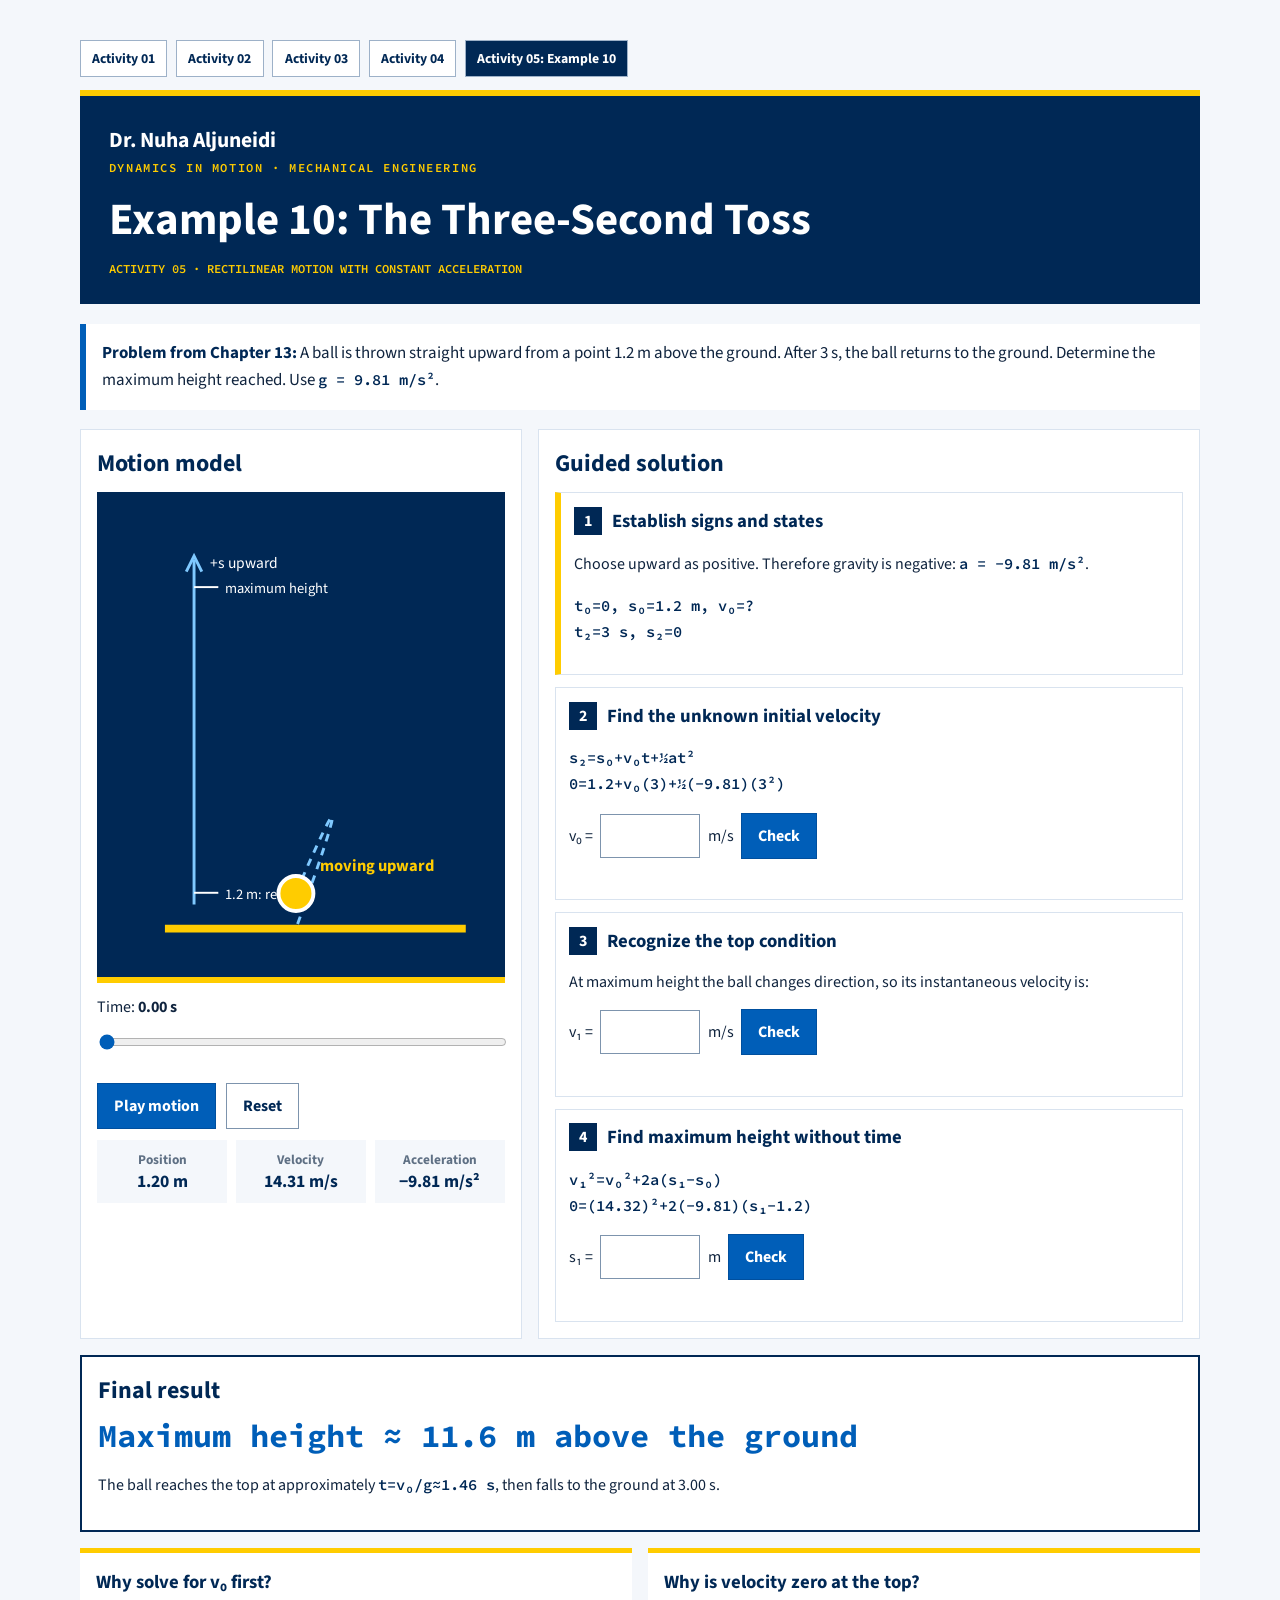
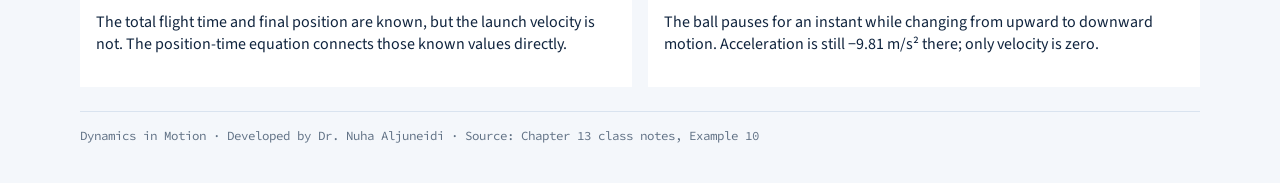
==== example-10-projectile.html @ 796af521 "Add Activities 04 and 05" ====
<!DOCTYPE html><html lang="en"><head><meta charset="UTF-8"><meta name="viewport" content="width=device-width,initial-scale=1"><title>Example 10: Vertical Motion | Dynamics in Motion</title><link href="https://fonts.googleapis.com/css2?family=Source+Code+Pro:wght@400;600&family=Source+Sans+3:wght@400;600;700&display=swap" rel="stylesheet"><style>
:root{--navy:#002855;--blue:#005eb8;--gold:#ffcc00;--ink:#10243e;--paper:#fff;--bg:#f4f7fb;--line:#d9e3ef;--muted:#5f7084;--green:#067647;--red:#b42318}*{box-sizing:border-box}html,body{margin:0}body{font-family:"Source Sans 3",system-ui,sans-serif;color:var(--ink);background:var(--bg);padding:clamp(1rem,3.5vw,2.5rem)}.wrap{max-width:1120px;margin:auto}.nav{display:flex;gap:.55rem;flex-wrap:wrap;margin-bottom:.8rem}.nav a{font-weight:700;font-size:.86rem;text-decoration:none;color:var(--navy);background:#fff;border:1px solid #9db1c8;padding:.48rem .7rem}.nav a[aria-current]{background:var(--navy);color:#fff}.banner{background:var(--navy);color:#fff;border-top:6px solid var(--gold);padding:clamp(1.25rem,2.5vw,1.8rem)}.banner p{margin:0}.instructor{font-size:1.35rem;font-weight:700}.course{font:600 .76rem "Source Code Pro";letter-spacing:.13em;color:var(--gold);text-transform:uppercase;padding:.25rem 0 .8rem}h1{font-size:clamp(1.9rem,4vw,2.8rem);margin:0}.id{font:600 .76rem "Source Code Pro";color:var(--gold);padding-top:.55rem}.problem{background:#fff;border-left:6px solid var(--blue);padding:1rem;margin:1.2rem 0;font-size:1.06rem;line-height:1.6}.problem strong{color:var(--navy)}.lab{display:grid;grid-template-columns:minmax(330px,.8fr) minmax(0,1.2fr);gap:1rem}.panel{background:#fff;border:1px solid var(--line);padding:1rem}.panel h2{color:var(--navy);margin:0 0 .7rem}.stage{background:var(--navy);border-bottom:6px solid var(--gold)}svg{width:100%;height:auto;display:block}.controls{display:flex;gap:.6rem;flex-wrap:wrap;margin-top:.8rem}.controls button,.check{min-height:46px;padding:.6rem 1rem;border:1px solid #004f9e;background:var(--blue);color:#fff;font:700 1rem "Source Sans 3";cursor:pointer}.controls .ghost{background:#fff;color:var(--navy);border-color:#7d94ad}.time-row{margin-top:.8rem}input[type=range]{width:100%;min-height:44px;accent-color:var(--blue)}.readouts{display:grid;grid-template-columns:repeat(3,1fr);gap:.55rem;margin-top:.7rem}.metric{background:#f4f7fb;padding:.6rem;text-align:center}.metric small{display:block;color:var(--muted);font-weight:700}.metric b{font-size:1.1rem;color:var(--navy)}.steps{display:grid;gap:.75rem}.step{border:1px solid var(--line);padding:.85rem}.step.active{border-left:6px solid var(--gold)}.step-head{display:flex;gap:.6rem;align-items:center}.num{display:inline-grid;place-items:center;width:28px;height:28px;background:var(--navy);color:#fff;font-weight:700}.step h3{margin:0;color:var(--navy)}.math{font:600 .96rem "Source Code Pro";color:var(--navy);line-height:1.7}.answer{display:flex;align-items:center;gap:.45rem;flex-wrap:wrap}.answer input{width:100px;min-height:44px;padding:.5rem;border:1px solid #7d94ad;font:600 1rem "Source Code Pro"}.feedback{min-height:1.25em;margin:.45rem 0 0;font-weight:700}.ok{color:var(--green)}.no{color:var(--red)}.reveal{margin-top:1rem;background:#fff;border:2px solid var(--navy);padding:1rem}.reveal h2{margin:0 0 .5rem;color:var(--navy)}.final{font:700 clamp(1.4rem,3vw,2rem) "Source Code Pro";color:var(--blue)}.concept{display:grid;grid-template-columns:1fr 1fr;gap:1rem;margin-top:1rem}.note{background:#fff;border-top:5px solid var(--gold);padding:1rem}.note h3{margin:0;color:var(--navy)}button:focus-visible,a:focus-visible,input:focus-visible{outline:3px dashed var(--blue);outline-offset:3px}footer{margin-top:1.5rem;border-top:1px solid var(--line);padding-top:1rem;color:var(--muted);font:400 .78rem "Source Code Pro"}@media(max-width:800px){.lab,.concept{grid-template-columns:1fr}}@media(max-width:560px){.nav{flex-direction:column}.readouts{grid-template-columns:1fr}.answer input{width:90px}}@media(prefers-reduced-motion:reduce){#ball{transition:none!important}}</style></head><body><main class="wrap">
<nav class="nav" aria-label="Dynamics activities"><a href="index.html">Activity 01</a><a href="motion-graph-translator.html">Activity 02</a><a href="motion-vector-lab.html">Activity 03</a><a href="velocity-axis-lab.html">Activity 04</a><a href="example-10-projectile.html" aria-current="page">Activity 05: Example 10</a></nav><header class="banner"><p class="instructor">Dr. Nuha Aljuneidi</p><p class="course">Dynamics in Motion · Mechanical Engineering</p><h1>Example 10: The Three-Second Toss</h1><p class="id">ACTIVITY 05 · RECTILINEAR MOTION WITH CONSTANT ACCELERATION</p></header>
<section class="problem"><strong>Problem from Chapter 13:</strong> A ball is thrown straight upward from a point 1.2 m above the ground. After 3 s, the ball returns to the ground. Determine the maximum height reached. Use <span class="math">g = 9.81 m/s²</span>.</section>
<section class="lab"><div class="panel"><h2>Motion model</h2><div class="stage"><svg viewBox="0 0 420 500" role="img" aria-label="Ball moving vertically from 1.2 metres above the ground to its maximum height and back to the ground"><rect width="420" height="500" fill="#002855"/><line x1="70" y1="450" x2="380" y2="450" stroke="#ffcc00" stroke-width="8"/><line x1="100" y1="425" x2="100" y2="70" stroke="#7fc9ff" stroke-width="3"/><path d="M92 82 L100 66 L108 82" fill="none" stroke="#7fc9ff" stroke-width="3"/><text x="116" y="78" fill="#fff" font-size="16">+s upward</text><line x1="100" y1="413" x2="125" y2="413" stroke="#fff" stroke-width="2"/><text x="132" y="419" fill="#fff" font-size="15">1.2 m: release</text><line x1="100" y1="98" x2="125" y2="98" stroke="#fff" stroke-width="2"/><text x="132" y="104" fill="#fff" font-size="15">maximum height</text><path id="trail" d="M205 413 Q280 240 205 450" fill="none" stroke="#7fc9ff" stroke-width="3" stroke-dasharray="8 7"/><g id="ball"><circle cx="205" cy="413" r="18" fill="#ffcc00" stroke="#fff" stroke-width="4"/></g><text id="motionLabel" x="230" y="390" fill="#ffcc00" font-size="17" font-weight="700">release</text></svg></div><div class="time-row"><label for="time">Time: <strong id="timeValue">0.00 s</strong></label><input id="time" type="range" min="0" max="3" step="0.01" value="0"></div><div class="controls"><button id="play">Play motion</button><button class="ghost" id="reset">Reset</button></div><div class="readouts"><div class="metric"><small>Position</small><b id="sValue">1.20 m</b></div><div class="metric"><small>Velocity</small><b id="vValue">14.32 m/s</b></div><div class="metric"><small>Acceleration</small><b>−9.81 m/s²</b></div></div></div>
<div class="panel"><h2>Guided solution</h2><div class="steps"><article class="step active"><div class="step-head"><span class="num">1</span><h3>Establish signs and states</h3></div><p>Choose upward as positive. Therefore gravity is negative: <span class="math">a = −9.81 m/s²</span>.</p><p class="math">t₀=0, s₀=1.2 m, v₀=?<br>t₂=3 s, s₂=0</p></article><article class="step"><div class="step-head"><span class="num">2</span><h3>Find the unknown initial velocity</h3></div><p class="math">s₂=s₀+v₀t+½at²<br>0=1.2+v₀(3)+½(−9.81)(3²)</p><div class="answer"><label for="v0Answer">v₀ =</label><input id="v0Answer" type="number" step="0.01"><span>m/s</span><button class="check" data-key="v0">Check</button></div><p id="v0Feedback" class="feedback" aria-live="polite"></p></article><article class="step"><div class="step-head"><span class="num">3</span><h3>Recognize the top condition</h3></div><p>At maximum height the ball changes direction, so its instantaneous velocity is:</p><div class="answer"><label for="topAnswer">v₁ =</label><input id="topAnswer" type="number" step="0.1"><span>m/s</span><button class="check" data-key="top">Check</button></div><p id="topFeedback" class="feedback" aria-live="polite"></p></article><article class="step"><div class="step-head"><span class="num">4</span><h3>Find maximum height without time</h3></div><p class="math">v₁²=v₀²+2a(s₁−s₀)<br>0=(14.32)²+2(−9.81)(s₁−1.2)</p><div class="answer"><label for="heightAnswer">s₁ =</label><input id="heightAnswer" type="number" step="0.1"><span>m</span><button class="check" data-key="height">Check</button></div><p id="heightFeedback" class="feedback" aria-live="polite"></p></article></div></div></section>
<section class="reveal"><h2>Final result</h2><div class="final">Maximum height ≈ 11.6 m above the ground</div><p>The ball reaches the top at approximately <span class="math">t=v₀/g≈1.46 s</span>, then falls to the ground at 3.00 s.</p></section><section class="concept"><article class="note"><h3>Why solve for v₀ first?</h3><p>The total flight time and final position are known, but the launch velocity is not. The position-time equation connects those known values directly.</p></article><article class="note"><h3>Why is velocity zero at the top?</h3><p>The ball pauses for an instant while changing from upward to downward motion. Acceleration is still −9.81 m/s² there; only velocity is zero.</p></article></section><footer>Dynamics in Motion · Developed by Dr. Nuha Aljuneidi · Source: Chapter 13 class notes, Example 10</footer></main>
<script>(function(){var v0=(.5*9.81*9-1.2)/3,slider=document.getElementById('time'),timer=null;function state(){var t=Number(slider.value),s=1.2+v0*t-4.905*t*t,v=v0-9.81*t,maxS=1.2+v0*v0/(2*9.81),y=450-(Math.max(0,s)/maxS)*352;document.getElementById('ball').setAttribute('transform','translate(0 '+(y-413)+')');document.getElementById('timeValue').textContent=t.toFixed(2)+' s';document.getElementById('sValue').textContent=Math.max(0,s).toFixed(2)+' m';document.getElementById('vValue').textContent=v.toFixed(2)+' m/s';document.getElementById('motionLabel').setAttribute('y',Math.max(85,y-23));document.getElementById('motionLabel').textContent=Math.abs(v)<.08?'top: v = 0':v>0?'moving upward':'moving downward'}slider.addEventListener('input',state);document.getElementById('play').addEventListener('click',function(){if(timer){clearInterval(timer);timer=null;this.textContent='Play motion';return}var b=this;if(Number(slider.value)>=3)slider.value=0;b.textContent='Pause';timer=setInterval(function(){slider.value=Math.min(3,Number(slider.value)+.02);state();if(Number(slider.value)>=3){clearInterval(timer);timer=null;b.textContent='Play again'}},20)});document.getElementById('reset').addEventListener('click',function(){if(timer)clearInterval(timer);timer=null;slider.value=0;document.getElementById('play').textContent='Play motion';state()});var answers={v0:14.32,top:0,height:11.65};document.querySelectorAll('.check').forEach(function(b){b.addEventListener('click',function(){var k=b.dataset.key,input=document.getElementById(k+'Answer'),f=document.getElementById(k+'Feedback'),tol=k==='v0'?.08:k==='height'?.12:.01,good=input.value!==''&&Math.abs(Number(input.value)-answers[k])<=tol;f.className='feedback '+(good?'ok':'no');f.textContent=good?(k==='top'?'Correct. Velocity is zero, but acceleration is not.':'Correct.'):('Try again. '+(k==='v0'?'Solve the position equation for v₀.':k==='top'?'Think about the instant the direction changes.':'Use v₁ = 0 and keep s₀ = 1.2 m.'))})});state()})();</script></body></html>
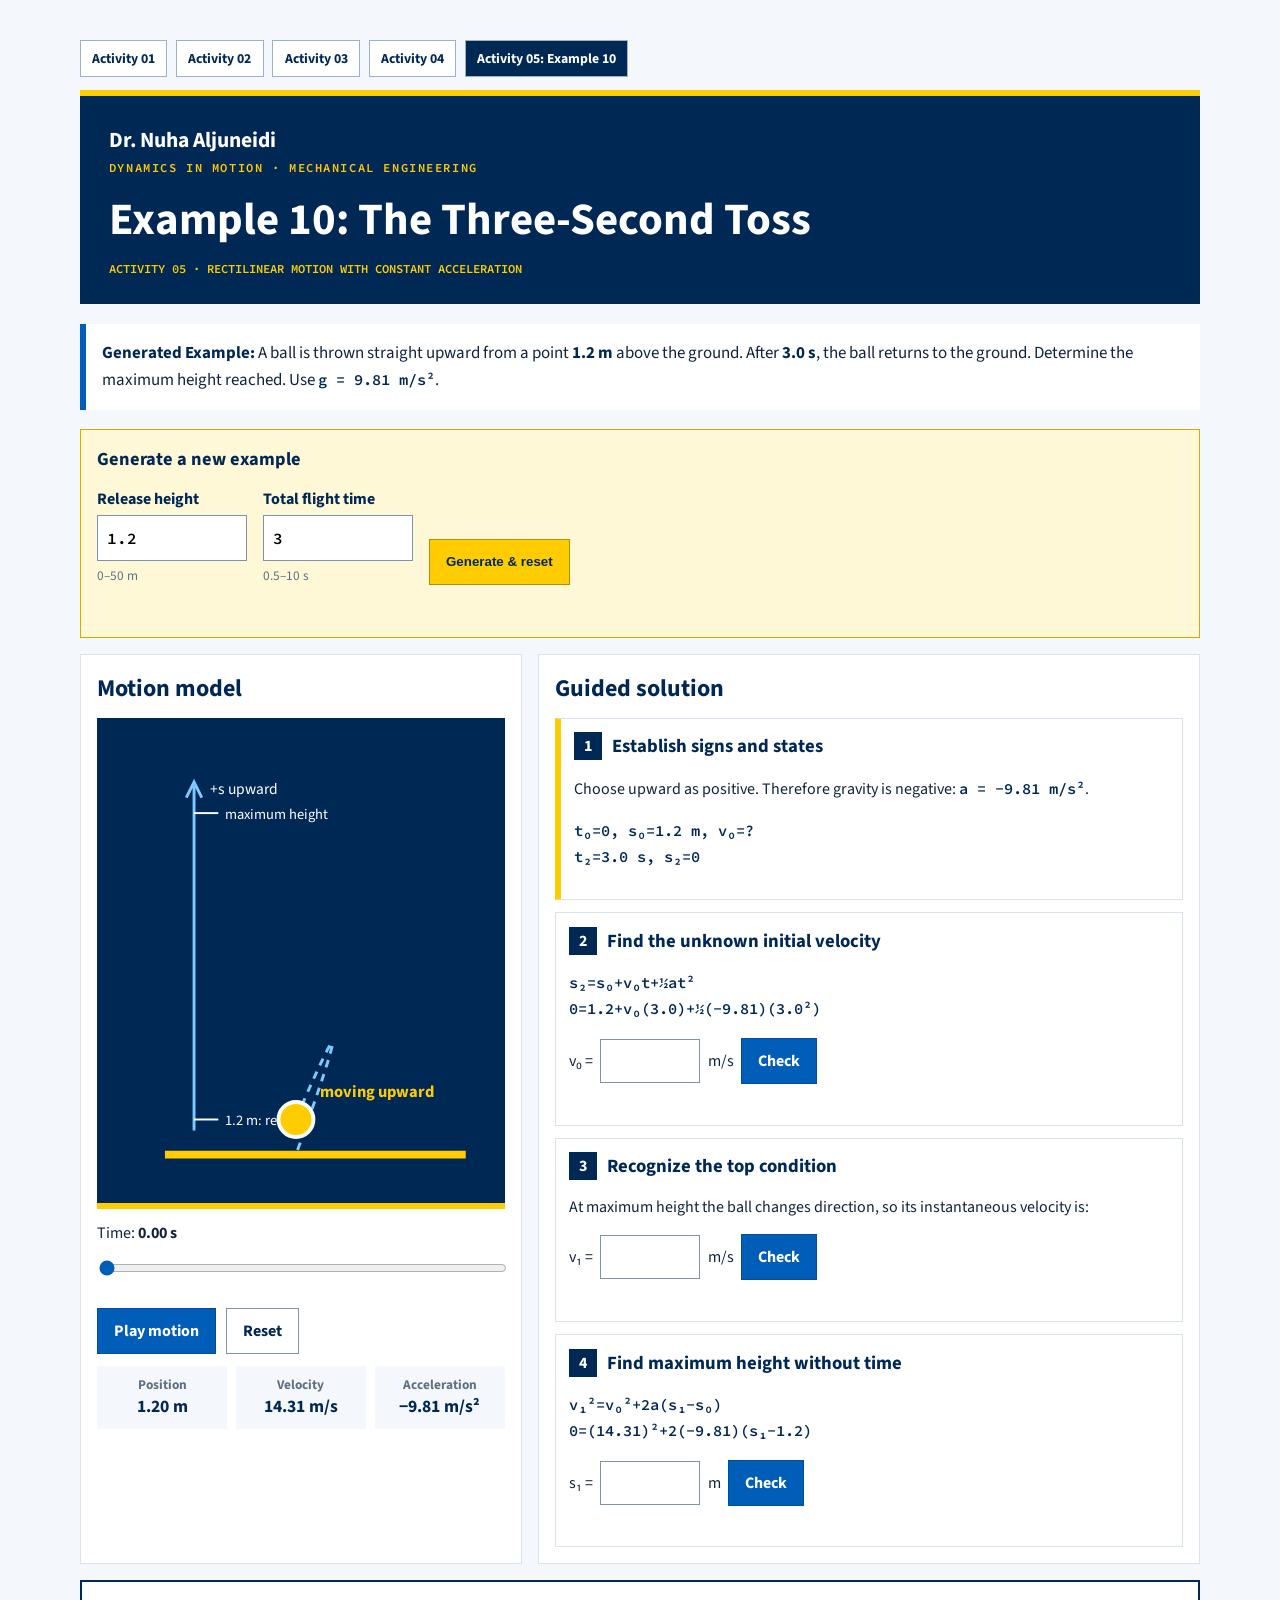
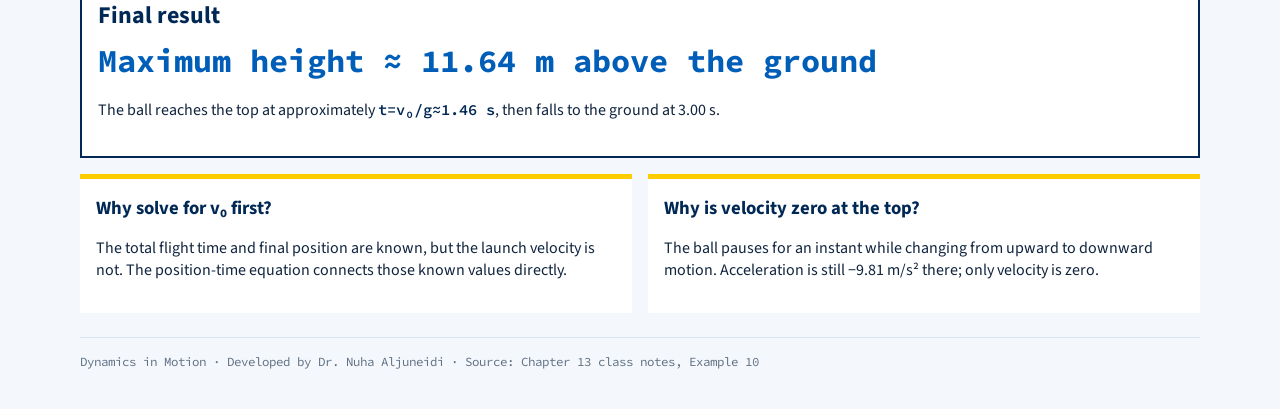
==== commit f706eb07: "Make Activity 05 examples configurable" ====
--- a/example-10-projectile.html
+++ b/example-10-projectile.html
@@ -1,9 +1,13 @@
 <!DOCTYPE html><html lang="en"><head><meta charset="UTF-8"><meta name="viewport" content="width=device-width,initial-scale=1"><title>Example 10: Vertical Motion | Dynamics in Motion</title><link href="https://fonts.googleapis.com/css2?family=Source+Code+Pro:wght@400;600&family=Source+Sans+3:wght@400;600;700&display=swap" rel="stylesheet"><style>
-:root{--navy:#002855;--blue:#005eb8;--gold:#ffcc00;--ink:#10243e;--paper:#fff;--bg:#f4f7fb;--line:#d9e3ef;--muted:#5f7084;--green:#067647;--red:#b42318}*{box-sizing:border-box}html,body{margin:0}body{font-family:"Source Sans 3",system-ui,sans-serif;color:var(--ink);background:var(--bg);padding:clamp(1rem,3.5vw,2.5rem)}.wrap{max-width:1120px;margin:auto}.nav{display:flex;gap:.55rem;flex-wrap:wrap;margin-bottom:.8rem}.nav a{font-weight:700;font-size:.86rem;text-decoration:none;color:var(--navy);background:#fff;border:1px solid #9db1c8;padding:.48rem .7rem}.nav a[aria-current]{background:var(--navy);color:#fff}.banner{background:var(--navy);color:#fff;border-top:6px solid var(--gold);padding:clamp(1.25rem,2.5vw,1.8rem)}.banner p{margin:0}.instructor{font-size:1.35rem;font-weight:700}.course{font:600 .76rem "Source Code Pro";letter-spacing:.13em;color:var(--gold);text-transform:uppercase;padding:.25rem 0 .8rem}h1{font-size:clamp(1.9rem,4vw,2.8rem);margin:0}.id{font:600 .76rem "Source Code Pro";color:var(--gold);padding-top:.55rem}.problem{background:#fff;border-left:6px solid var(--blue);padding:1rem;margin:1.2rem 0;font-size:1.06rem;line-height:1.6}.problem strong{color:var(--navy)}.lab{display:grid;grid-template-columns:minmax(330px,.8fr) minmax(0,1.2fr);gap:1rem}.panel{background:#fff;border:1px solid var(--line);padding:1rem}.panel h2{color:var(--navy);margin:0 0 .7rem}.stage{background:var(--navy);border-bottom:6px solid var(--gold)}svg{width:100%;height:auto;display:block}.controls{display:flex;gap:.6rem;flex-wrap:wrap;margin-top:.8rem}.controls button,.check{min-height:46px;padding:.6rem 1rem;border:1px solid #004f9e;background:var(--blue);color:#fff;font:700 1rem "Source Sans 3";cursor:pointer}.controls .ghost{background:#fff;color:var(--navy);border-color:#7d94ad}.time-row{margin-top:.8rem}input[type=range]{width:100%;min-height:44px;accent-color:var(--blue)}.readouts{display:grid;grid-template-columns:repeat(3,1fr);gap:.55rem;margin-top:.7rem}.metric{background:#f4f7fb;padding:.6rem;text-align:center}.metric small{display:block;color:var(--muted);font-weight:700}.metric b{font-size:1.1rem;color:var(--navy)}.steps{display:grid;gap:.75rem}.step{border:1px solid var(--line);padding:.85rem}.step.active{border-left:6px solid var(--gold)}.step-head{display:flex;gap:.6rem;align-items:center}.num{display:inline-grid;place-items:center;width:28px;height:28px;background:var(--navy);color:#fff;font-weight:700}.step h3{margin:0;color:var(--navy)}.math{font:600 .96rem "Source Code Pro";color:var(--navy);line-height:1.7}.answer{display:flex;align-items:center;gap:.45rem;flex-wrap:wrap}.answer input{width:100px;min-height:44px;padding:.5rem;border:1px solid #7d94ad;font:600 1rem "Source Code Pro"}.feedback{min-height:1.25em;margin:.45rem 0 0;font-weight:700}.ok{color:var(--green)}.no{color:var(--red)}.reveal{margin-top:1rem;background:#fff;border:2px solid var(--navy);padding:1rem}.reveal h2{margin:0 0 .5rem;color:var(--navy)}.final{font:700 clamp(1.4rem,3vw,2rem) "Source Code Pro";color:var(--blue)}.concept{display:grid;grid-template-columns:1fr 1fr;gap:1rem;margin-top:1rem}.note{background:#fff;border-top:5px solid var(--gold);padding:1rem}.note h3{margin:0;color:var(--navy)}button:focus-visible,a:focus-visible,input:focus-visible{outline:3px dashed var(--blue);outline-offset:3px}footer{margin-top:1.5rem;border-top:1px solid var(--line);padding-top:1rem;color:var(--muted);font:400 .78rem "Source Code Pro"}@media(max-width:800px){.lab,.concept{grid-template-columns:1fr}}@media(max-width:560px){.nav{flex-direction:column}.readouts{grid-template-columns:1fr}.answer input{width:90px}}@media(prefers-reduced-motion:reduce){#ball{transition:none!important}}</style></head><body><main class="wrap">
+:root{--navy:#002855;--blue:#005eb8;--gold:#ffcc00;--ink:#10243e;--paper:#fff;--bg:#f4f7fb;--line:#d9e3ef;--muted:#5f7084;--green:#067647;--red:#b42318}*{box-sizing:border-box}html,body{margin:0}body{font-family:"Source Sans 3",system-ui,sans-serif;color:var(--ink);background:var(--bg);padding:clamp(1rem,3.5vw,2.5rem)}.wrap{max-width:1120px;margin:auto}.nav{display:flex;gap:.55rem;flex-wrap:wrap;margin-bottom:.8rem}.nav a{font-weight:700;font-size:.86rem;text-decoration:none;color:var(--navy);background:#fff;border:1px solid #9db1c8;padding:.48rem .7rem}.nav a[aria-current]{background:var(--navy);color:#fff}.banner{background:var(--navy);color:#fff;border-top:6px solid var(--gold);padding:clamp(1.25rem,2.5vw,1.8rem)}.banner p{margin:0}.instructor{font-size:1.35rem;font-weight:700}.course{font:600 .76rem "Source Code Pro";letter-spacing:.13em;color:var(--gold);text-transform:uppercase;padding:.25rem 0 .8rem}h1{font-size:clamp(1.9rem,4vw,2.8rem);margin:0}.id{font:600 .76rem "Source Code Pro";color:var(--gold);padding-top:.55rem}.problem{background:#fff;border-left:6px solid var(--blue);padding:1rem;margin:1.2rem 0;font-size:1.06rem;line-height:1.6}.problem strong{color:var(--navy)}.generator{display:flex;gap:1rem;align-items:end;flex-wrap:wrap;background:#fff8d6;border:1px solid #d4a900;padding:1rem;margin-bottom:1rem}.generator h2{flex-basis:100%;margin:0;color:var(--navy);font-size:1.15rem}.field{display:flex;flex-direction:column;gap:.3rem}.field label{font-weight:700;color:var(--navy)}.field input{width:150px;min-height:46px;border:1px solid #7d94ad;padding:.55rem;font:600 1rem "Source Code Pro"}.field small{color:var(--muted)}.generate{min-height:46px;padding:.6rem 1rem;background:var(--gold);border:1px solid #b58f00;color:var(--navy);font-weight:700;cursor:pointer}.generator-status{flex-basis:100%;margin:0;min-height:1.3em;font-weight:700}.lab{display:grid;grid-template-columns:minmax(330px,.8fr) minmax(0,1.2fr);gap:1rem}.panel{background:#fff;border:1px solid var(--line);padding:1rem}.panel h2{color:var(--navy);margin:0 0 .7rem}.stage{background:var(--navy);border-bottom:6px solid var(--gold)}svg{width:100%;height:auto;display:block}.controls{display:flex;gap:.6rem;flex-wrap:wrap;margin-top:.8rem}.controls button,.check{min-height:46px;padding:.6rem 1rem;border:1px solid #004f9e;background:var(--blue);color:#fff;font:700 1rem "Source Sans 3";cursor:pointer}.controls .ghost{background:#fff;color:var(--navy);border-color:#7d94ad}.time-row{margin-top:.8rem}input[type=range]{width:100%;min-height:44px;accent-color:var(--blue)}.readouts{display:grid;grid-template-columns:repeat(3,1fr);gap:.55rem;margin-top:.7rem}.metric{background:#f4f7fb;padding:.6rem;text-align:center}.metric small{display:block;color:var(--muted);font-weight:700}.metric b{font-size:1.1rem;color:var(--navy)}.steps{display:grid;gap:.75rem}.step{border:1px solid var(--line);padding:.85rem}.step.active{border-left:6px solid var(--gold)}.step-head{display:flex;gap:.6rem;align-items:center}.num{display:inline-grid;place-items:center;width:28px;height:28px;background:var(--navy);color:#fff;font-weight:700}.step h3{margin:0;color:var(--navy)}.math{font:600 .96rem "Source Code Pro";color:var(--navy);line-height:1.7}.answer{display:flex;align-items:center;gap:.45rem;flex-wrap:wrap}.answer input{width:100px;min-height:44px;padding:.5rem;border:1px solid #7d94ad;font:600 1rem "Source Code Pro"}.feedback{min-height:1.25em;margin:.45rem 0 0;font-weight:700}.ok{color:var(--green)}.no{color:var(--red)}.reveal{margin-top:1rem;background:#fff;border:2px solid var(--navy);padding:1rem}.reveal h2{margin:0 0 .5rem;color:var(--navy)}.final{font:700 clamp(1.4rem,3vw,2rem) "Source Code Pro";color:var(--blue)}.concept{display:grid;grid-template-columns:1fr 1fr;gap:1rem;margin-top:1rem}.note{background:#fff;border-top:5px solid var(--gold);padding:1rem}.note h3{margin:0;color:var(--navy)}button:focus-visible,a:focus-visible,input:focus-visible{outline:3px dashed var(--blue);outline-offset:3px}footer{margin-top:1.5rem;border-top:1px solid var(--line);padding-top:1rem;color:var(--muted);font:400 .78rem "Source Code Pro"}@media(max-width:800px){.lab,.concept{grid-template-columns:1fr}}@media(max-width:560px){.nav{flex-direction:column}.readouts{grid-template-columns:1fr}.answer input{width:90px}}@media(prefers-reduced-motion:reduce){#ball{transition:none!important}}</style></head><body><main class="wrap">
 <nav class="nav" aria-label="Dynamics activities"><a href="index.html">Activity 01</a><a href="motion-graph-translator.html">Activity 02</a><a href="motion-vector-lab.html">Activity 03</a><a href="velocity-axis-lab.html">Activity 04</a><a href="example-10-projectile.html" aria-current="page">Activity 05: Example 10</a></nav><header class="banner"><p class="instructor">Dr. Nuha Aljuneidi</p><p class="course">Dynamics in Motion · Mechanical Engineering</p><h1>Example 10: The Three-Second Toss</h1><p class="id">ACTIVITY 05 · RECTILINEAR MOTION WITH CONSTANT ACCELERATION</p></header>
-<section class="problem"><strong>Problem from Chapter 13:</strong> A ball is thrown straight upward from a point 1.2 m above the ground. After 3 s, the ball returns to the ground. Determine the maximum height reached. Use <span class="math">g = 9.81 m/s²</span>.</section>
-<section class="lab"><div class="panel"><h2>Motion model</h2><div class="stage"><svg viewBox="0 0 420 500" role="img" aria-label="Ball moving vertically from 1.2 metres above the ground to its maximum height and back to the ground"><rect width="420" height="500" fill="#002855"/><line x1="70" y1="450" x2="380" y2="450" stroke="#ffcc00" stroke-width="8"/><line x1="100" y1="425" x2="100" y2="70" stroke="#7fc9ff" stroke-width="3"/><path d="M92 82 L100 66 L108 82" fill="none" stroke="#7fc9ff" stroke-width="3"/><text x="116" y="78" fill="#fff" font-size="16">+s upward</text><line x1="100" y1="413" x2="125" y2="413" stroke="#fff" stroke-width="2"/><text x="132" y="419" fill="#fff" font-size="15">1.2 m: release</text><line x1="100" y1="98" x2="125" y2="98" stroke="#fff" stroke-width="2"/><text x="132" y="104" fill="#fff" font-size="15">maximum height</text><path id="trail" d="M205 413 Q280 240 205 450" fill="none" stroke="#7fc9ff" stroke-width="3" stroke-dasharray="8 7"/><g id="ball"><circle cx="205" cy="413" r="18" fill="#ffcc00" stroke="#fff" stroke-width="4"/></g><text id="motionLabel" x="230" y="390" fill="#ffcc00" font-size="17" font-weight="700">release</text></svg></div><div class="time-row"><label for="time">Time: <strong id="timeValue">0.00 s</strong></label><input id="time" type="range" min="0" max="3" step="0.01" value="0"></div><div class="controls"><button id="play">Play motion</button><button class="ghost" id="reset">Reset</button></div><div class="readouts"><div class="metric"><small>Position</small><b id="sValue">1.20 m</b></div><div class="metric"><small>Velocity</small><b id="vValue">14.32 m/s</b></div><div class="metric"><small>Acceleration</small><b>−9.81 m/s²</b></div></div></div>
-<div class="panel"><h2>Guided solution</h2><div class="steps"><article class="step active"><div class="step-head"><span class="num">1</span><h3>Establish signs and states</h3></div><p>Choose upward as positive. Therefore gravity is negative: <span class="math">a = −9.81 m/s²</span>.</p><p class="math">t₀=0, s₀=1.2 m, v₀=?<br>t₂=3 s, s₂=0</p></article><article class="step"><div class="step-head"><span class="num">2</span><h3>Find the unknown initial velocity</h3></div><p class="math">s₂=s₀+v₀t+½at²<br>0=1.2+v₀(3)+½(−9.81)(3²)</p><div class="answer"><label for="v0Answer">v₀ =</label><input id="v0Answer" type="number" step="0.01"><span>m/s</span><button class="check" data-key="v0">Check</button></div><p id="v0Feedback" class="feedback" aria-live="polite"></p></article><article class="step"><div class="step-head"><span class="num">3</span><h3>Recognize the top condition</h3></div><p>At maximum height the ball changes direction, so its instantaneous velocity is:</p><div class="answer"><label for="topAnswer">v₁ =</label><input id="topAnswer" type="number" step="0.1"><span>m/s</span><button class="check" data-key="top">Check</button></div><p id="topFeedback" class="feedback" aria-live="polite"></p></article><article class="step"><div class="step-head"><span class="num">4</span><h3>Find maximum height without time</h3></div><p class="math">v₁²=v₀²+2a(s₁−s₀)<br>0=(14.32)²+2(−9.81)(s₁−1.2)</p><div class="answer"><label for="heightAnswer">s₁ =</label><input id="heightAnswer" type="number" step="0.1"><span>m</span><button class="check" data-key="height">Check</button></div><p id="heightFeedback" class="feedback" aria-live="polite"></p></article></div></div></section>
-<section class="reveal"><h2>Final result</h2><div class="final">Maximum height ≈ 11.6 m above the ground</div><p>The ball reaches the top at approximately <span class="math">t=v₀/g≈1.46 s</span>, then falls to the ground at 3.00 s.</p></section><section class="concept"><article class="note"><h3>Why solve for v₀ first?</h3><p>The total flight time and final position are known, but the launch velocity is not. The position-time equation connects those known values directly.</p></article><article class="note"><h3>Why is velocity zero at the top?</h3><p>The ball pauses for an instant while changing from upward to downward motion. Acceleration is still −9.81 m/s² there; only velocity is zero.</p></article></section><footer>Dynamics in Motion · Developed by Dr. Nuha Aljuneidi · Source: Chapter 13 class notes, Example 10</footer></main>
-<script>(function(){var v0=(.5*9.81*9-1.2)/3,slider=document.getElementById('time'),timer=null;function state(){var t=Number(slider.value),s=1.2+v0*t-4.905*t*t,v=v0-9.81*t,maxS=1.2+v0*v0/(2*9.81),y=450-(Math.max(0,s)/maxS)*352;document.getElementById('ball').setAttribute('transform','translate(0 '+(y-413)+')');document.getElementById('timeValue').textContent=t.toFixed(2)+' s';document.getElementById('sValue').textContent=Math.max(0,s).toFixed(2)+' m';document.getElementById('vValue').textContent=v.toFixed(2)+' m/s';document.getElementById('motionLabel').setAttribute('y',Math.max(85,y-23));document.getElementById('motionLabel').textContent=Math.abs(v)<.08?'top: v = 0':v>0?'moving upward':'moving downward'}slider.addEventListener('input',state);document.getElementById('play').addEventListener('click',function(){if(timer){clearInterval(timer);timer=null;this.textContent='Play motion';return}var b=this;if(Number(slider.value)>=3)slider.value=0;b.textContent='Pause';timer=setInterval(function(){slider.value=Math.min(3,Number(slider.value)+.02);state();if(Number(slider.value)>=3){clearInterval(timer);timer=null;b.textContent='Play again'}},20)});document.getElementById('reset').addEventListener('click',function(){if(timer)clearInterval(timer);timer=null;slider.value=0;document.getElementById('play').textContent='Play motion';state()});var answers={v0:14.32,top:0,height:11.65};document.querySelectorAll('.check').forEach(function(b){b.addEventListener('click',function(){var k=b.dataset.key,input=document.getElementById(k+'Answer'),f=document.getElementById(k+'Feedback'),tol=k==='v0'?.08:k==='height'?.12:.01,good=input.value!==''&&Math.abs(Number(input.value)-answers[k])<=tol;f.className='feedback '+(good?'ok':'no');f.textContent=good?(k==='top'?'Correct. Velocity is zero, but acceleration is not.':'Correct.'):('Try again. '+(k==='v0'?'Solve the position equation for v₀.':k==='top'?'Think about the instant the direction changes.':'Use v₁ = 0 and keep s₀ = 1.2 m.'))})});state()})();</script></body></html>
+<section class="problem"><strong>Generated Example:</strong> A ball is thrown straight upward from a point <strong id="problemHeight">1.2 m</strong> above the ground. After <strong id="problemTime">3.0 s</strong>, the ball returns to the ground. Determine the maximum height reached. Use <span class="math">g = 9.81 m/s²</span>.</section>
+<section class="generator" aria-labelledby="generatorHeading"><h2 id="generatorHeading">Generate a new example</h2><div class="field"><label for="heightInput">Release height</label><input id="heightInput" type="number" min="0" max="50" step="0.1" value="1.2"><small>0–50 m</small></div><div class="field"><label for="flightInput">Total flight time</label><input id="flightInput" type="number" min="0.5" max="10" step="0.1" value="3"><small>0.5–10 s</small></div><button class="generate" id="generate">Generate &amp; reset</button><p id="generatorStatus" class="generator-status" role="status" aria-live="polite"></p></section>
+<section class="lab"><div class="panel"><h2>Motion model</h2><div class="stage"><svg viewBox="0 0 420 500" role="img" aria-label="Ball moving vertically from 1.2 metres above the ground to its maximum height and back to the ground"><rect width="420" height="500" fill="#002855"/><line x1="70" y1="450" x2="380" y2="450" stroke="#ffcc00" stroke-width="8"/><line x1="100" y1="425" x2="100" y2="70" stroke="#7fc9ff" stroke-width="3"/><path d="M92 82 L100 66 L108 82" fill="none" stroke="#7fc9ff" stroke-width="3"/><text x="116" y="78" fill="#fff" font-size="16">+s upward</text><line id="releaseTick" x1="100" y1="413" x2="125" y2="413" stroke="#fff" stroke-width="2"/><text id="releaseLabel" x="132" y="419" fill="#fff" font-size="15">1.2 m: release</text><line x1="100" y1="98" x2="125" y2="98" stroke="#fff" stroke-width="2"/><text x="132" y="104" fill="#fff" font-size="15">maximum height</text><path id="trail" d="M205 413 Q280 240 205 450" fill="none" stroke="#7fc9ff" stroke-width="3" stroke-dasharray="8 7"/><g id="ball"><circle cx="205" cy="413" r="18" fill="#ffcc00" stroke="#fff" stroke-width="4"/></g><text id="motionLabel" x="230" y="390" fill="#ffcc00" font-size="17" font-weight="700">release</text></svg></div><div class="time-row"><label for="time">Time: <strong id="timeValue">0.00 s</strong></label><input id="time" type="range" min="0" max="3" step="0.01" value="0"></div><div class="controls"><button id="play">Play motion</button><button class="ghost" id="reset">Reset</button></div><div class="readouts"><div class="metric"><small>Position</small><b id="sValue">1.20 m</b></div><div class="metric"><small>Velocity</small><b id="vValue">14.32 m/s</b></div><div class="metric"><small>Acceleration</small><b>−9.81 m/s²</b></div></div></div>
+<div class="panel"><h2>Guided solution</h2><div class="steps"><article class="step active"><div class="step-head"><span class="num">1</span><h3>Establish signs and states</h3></div><p>Choose upward as positive. Therefore gravity is negative: <span class="math">a = −9.81 m/s²</span>.</p><p class="math" id="statesMath"></p></article><article class="step"><div class="step-head"><span class="num">2</span><h3>Find the unknown initial velocity</h3></div><p class="math" id="launchMath"></p><div class="answer"><label for="v0Answer">v₀ =</label><input id="v0Answer" type="number" step="0.01"><span>m/s</span><button class="check" data-key="v0">Check</button></div><p id="v0Feedback" class="feedback" aria-live="polite"></p></article><article class="step"><div class="step-head"><span class="num">3</span><h3>Recognize the top condition</h3></div><p>At maximum height the ball changes direction, so its instantaneous velocity is:</p><div class="answer"><label for="topAnswer">v₁ =</label><input id="topAnswer" type="number" step="0.1"><span>m/s</span><button class="check" data-key="top">Check</button></div><p id="topFeedback" class="feedback" aria-live="polite"></p></article><article class="step"><div class="step-head"><span class="num">4</span><h3>Find maximum height without time</h3></div><p class="math" id="heightMath"></p><div class="answer"><label for="heightAnswer">s₁ =</label><input id="heightAnswer" type="number" step="0.1"><span>m</span><button class="check" data-key="height">Check</button></div><p id="heightFeedback" class="feedback" aria-live="polite"></p></article></div></div></section>
+<section class="reveal"><h2>Final result</h2><div class="final" id="finalHeight"></div><p id="finalTiming"></p></section><section class="concept"><article class="note"><h3>Why solve for v₀ first?</h3><p>The total flight time and final position are known, but the launch velocity is not. The position-time equation connects those known values directly.</p></article><article class="note"><h3>Why is velocity zero at the top?</h3><p>The ball pauses for an instant while changing from upward to downward motion. Acceleration is still −9.81 m/s² there; only velocity is zero.</p></article></section><footer>Dynamics in Motion · Developed by Dr. Nuha Aljuneidi · Source: Chapter 13 class notes, Example 10</footer></main>
+<script>(function(){var g=9.81,h0=1.2,T=3,v0,maxS,topT,slider=document.getElementById('time'),timer=null;function calculate(){v0=(.5*g*T*T-h0)/T;maxS=h0+v0*v0/(2*g);topT=v0/g}function state(){var t=Number(slider.value),pos=h0+v0*t-.5*g*t*t,vel=v0-g*t,y=450-(Math.max(0,pos)/maxS)*352;document.getElementById('ball').setAttribute('transform','translate(0 '+(y-413)+')');document.getElementById('timeValue').textContent=t.toFixed(2)+' s';document.getElementById('sValue').textContent=Math.max(0,pos).toFixed(2)+' m';document.getElementById('vValue').textContent=vel.toFixed(2)+' m/s';document.getElementById('motionLabel').setAttribute('y',Math.max(85,y-23));document.getElementById('motionLabel').textContent=Math.abs(vel)<.08?'top: v = 0':vel>0?'moving upward':'moving downward'}function clearWork(){document.querySelectorAll('.answer input').forEach(function(i){i.value=''});document.querySelectorAll('.feedback').forEach(function(f){f.textContent=''})}function updateExample(){calculate();slider.max=T;slider.value=0;var releaseY=450-(h0/maxS)*352;document.getElementById('releaseTick').setAttribute('y1',releaseY);document.getElementById('releaseTick').setAttribute('y2',releaseY);document.getElementById('releaseLabel').setAttribute('y',releaseY+6);document.getElementById('problemHeight').textContent=h0.toFixed(1)+' m';document.getElementById('problemTime').textContent=T.toFixed(1)+' s';document.getElementById('releaseLabel').textContent=h0.toFixed(1)+' m: release';document.getElementById('statesMath').innerHTML='t₀=0, s₀='+h0.toFixed(1)+' m, v₀=?<br>t₂='+T.toFixed(1)+' s, s₂=0';document.getElementById('launchMath').innerHTML='s₂=s₀+v₀t+½at²<br>0='+h0.toFixed(1)+'+v₀('+T.toFixed(1)+')+½(−9.81)('+T.toFixed(1)+'²)';document.getElementById('heightMath').innerHTML='v₁²=v₀²+2a(s₁−s₀)<br>0=('+v0.toFixed(2)+')²+2(−9.81)(s₁−'+h0.toFixed(1)+')';document.getElementById('finalHeight').textContent='Maximum height ≈ '+maxS.toFixed(2)+' m above the ground';document.getElementById('finalTiming').innerHTML='The ball reaches the top at approximately <span class="math">t=v₀/g≈'+topT.toFixed(2)+' s</span>, then falls to the ground at '+T.toFixed(2)+' s.';clearWork();state()}slider.addEventListener('input',state);document.getElementById('play').addEventListener('click',function(){if(timer){clearInterval(timer);timer=null;this.textContent='Play motion';return}var b=this;if(Number(slider.value)>=T)slider.value=0;b.textContent='Pause';timer=setInterval(function(){slider.value=Math.min(T,Number(slider.value)+Math.max(.01,T/150));state();if(Number(slider.value)>=T){clearInterval(timer);timer=null;b.textContent='Play again'}},20)});document.getElementById('reset').addEventListener('click',function(){if(timer)clearInterval(timer);timer=null;slider.value=0;document.getElementById('play').textContent='Play motion';state()});document.getElementById('generate').addEventListener('click',function(){var newH=Number(document.getElementById('heightInput').value),newT=Number(document.getElementById('flightInput').value),status=document.getElementById('generatorStatus');if(!Number.isFinite(newH)||newH<0||newH>50||!Number.isFinite(newT)||newT<.5||newT>10){status.className='generator-status no';status.textContent='Enter a height from 0 to 50 m and a flight time from 0.5 to 10 s.';return}var launch=(.5*g*newT*newT-newH)/newT;if(launch<=0){status.className='generator-status no';status.textContent='Those values require a downward launch. Increase flight time or reduce release height.';return}h0=newH;T=newT;if(timer)clearInterval(timer);timer=null;document.getElementById('play').textContent='Play motion';updateExample();status.className='generator-status ok';status.textContent='New example generated. The equations, answers, and animation were recalculated.'});document.querySelectorAll('.check').forEach(function(b){b.addEventListener('click',function(){var k=b.dataset.key,input=document.getElementById(k+'Answer'),f=document.getElementById(k+'Feedback'),answer=k==='v0'?v0:k==='height'?maxS:0,tol=k==='v0'?.08:k==='height'?.12:.01,good=input.value!==''&&Math.abs(Number(input.value)-answer)<=tol;f.className='feedback '+(good?'ok':'no');f.textContent=good?(k==='top'?'Correct. Velocity is zero, but acceleration is not.':'Correct.'):('Try again. '+(k==='v0'?'Solve the position equation for v₀.':k==='top'?'Think about the instant the direction changes.':'Use v₁ = 0 and the generated value of s₀.'))})});updateExample()})();</script></body></html>
 
+
+
+
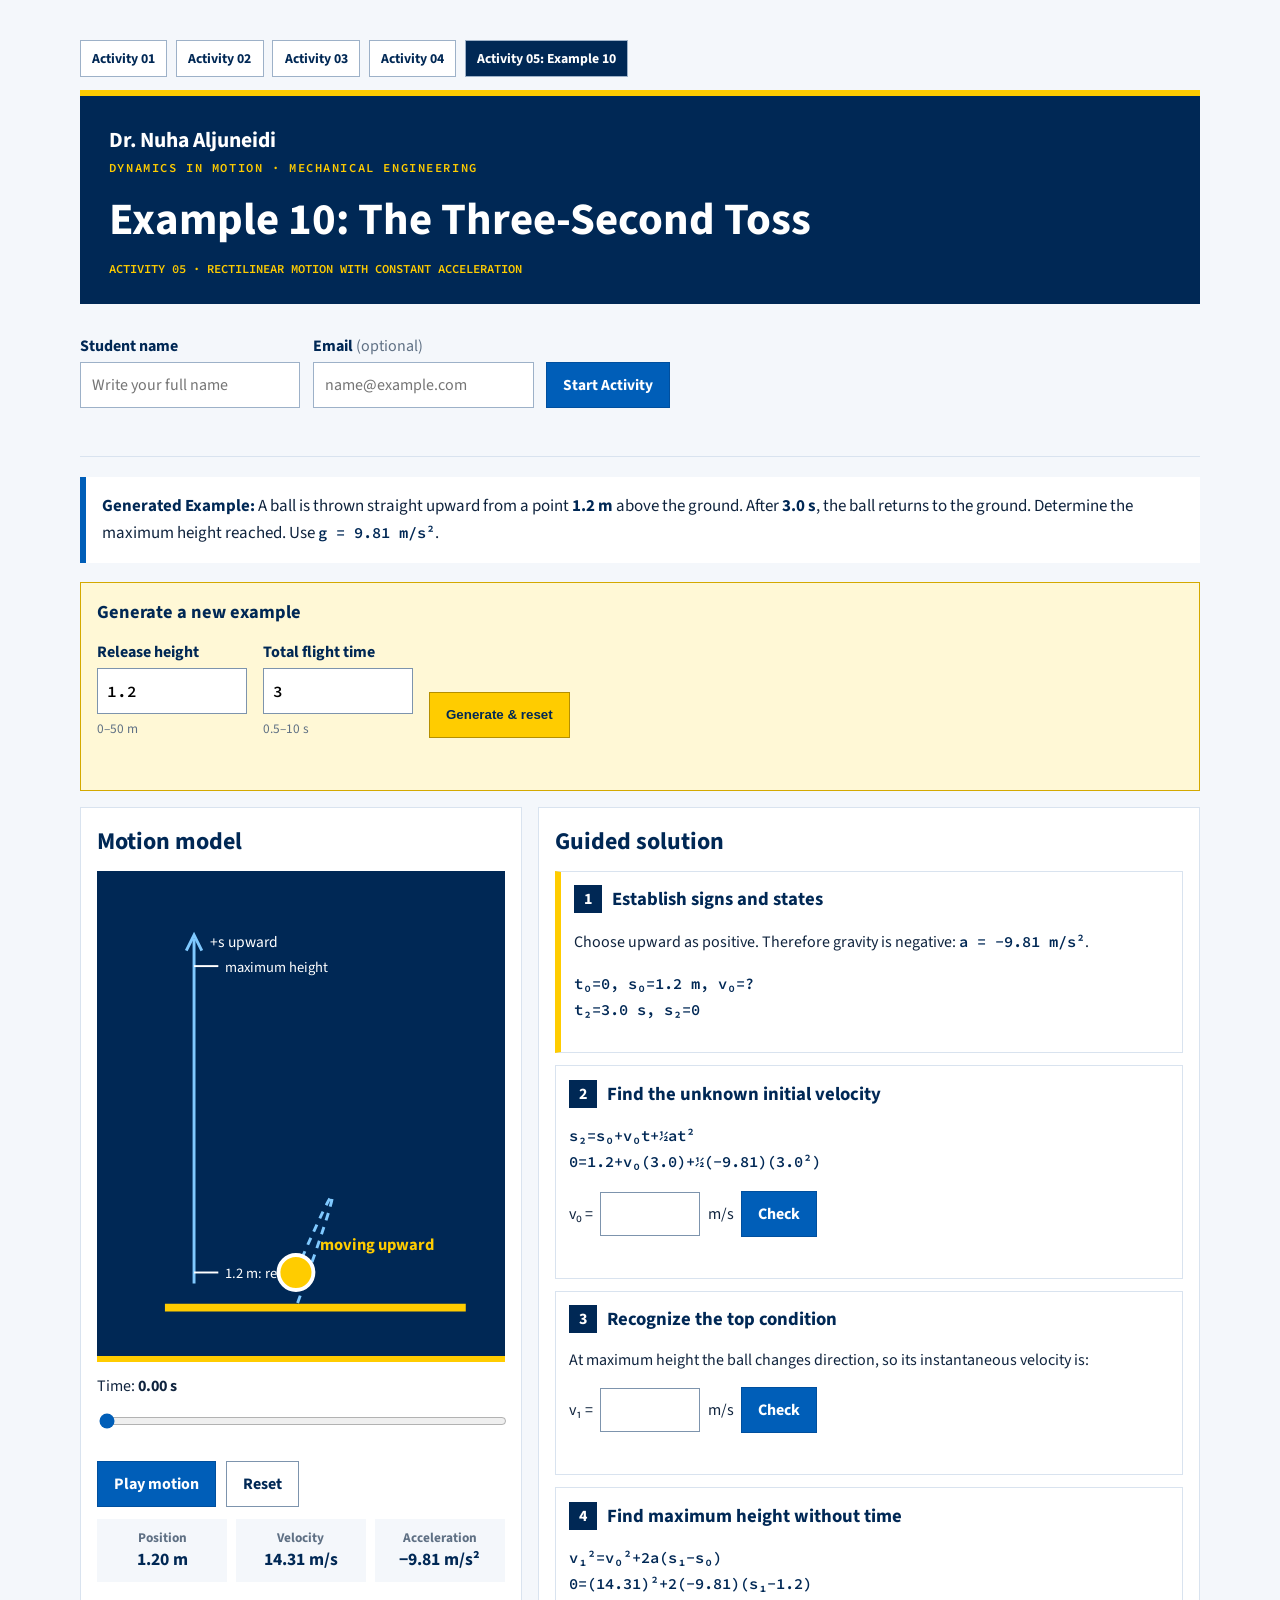
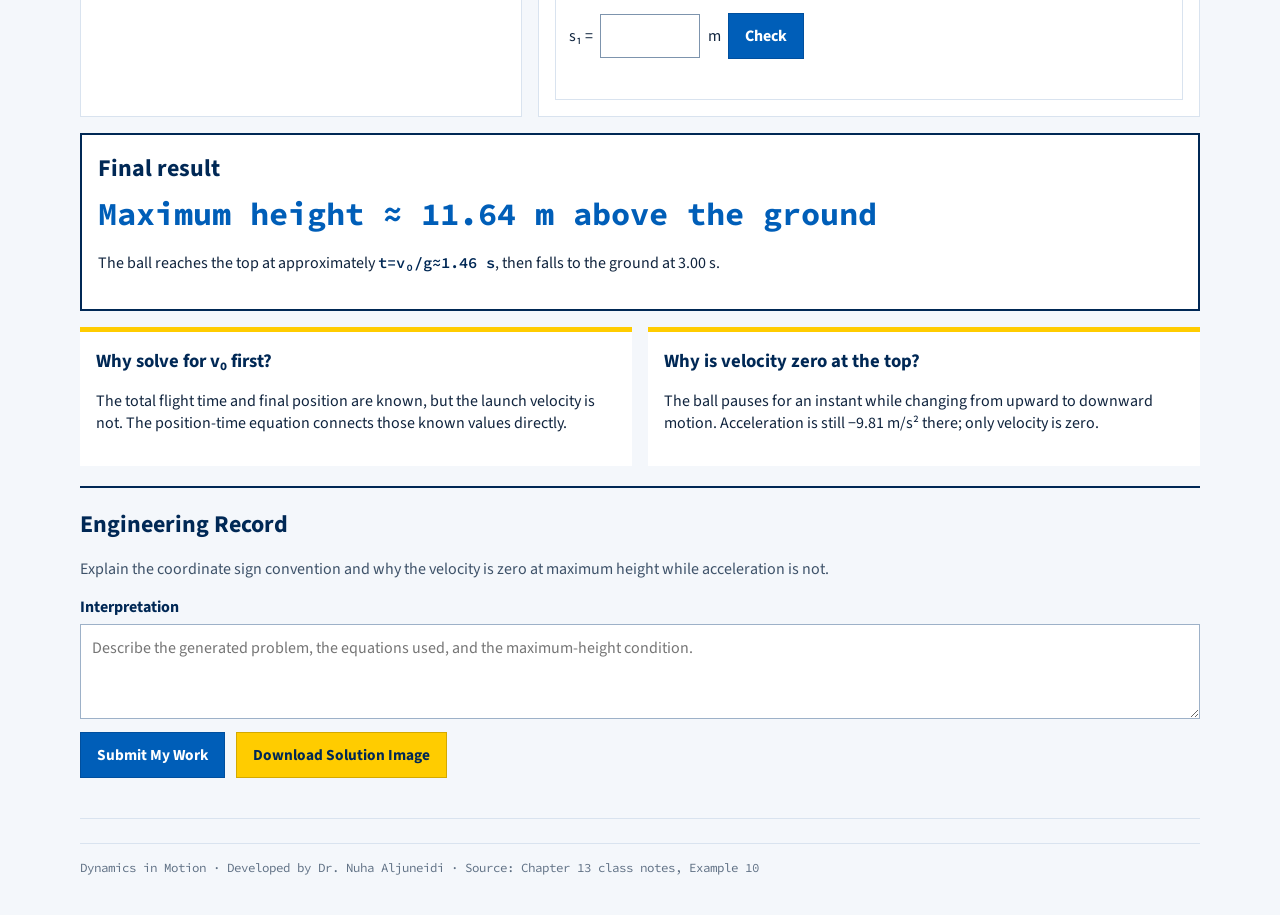
==== commit c113cd57: "Add student records to Activities 04 and 05" ====
--- a/example-10-projectile.html
+++ b/example-10-projectile.html
@@ -1,13 +1,11 @@
 <!DOCTYPE html><html lang="en"><head><meta charset="UTF-8"><meta name="viewport" content="width=device-width,initial-scale=1"><title>Example 10: Vertical Motion | Dynamics in Motion</title><link href="https://fonts.googleapis.com/css2?family=Source+Code+Pro:wght@400;600&family=Source+Sans+3:wght@400;600;700&display=swap" rel="stylesheet"><style>
-:root{--navy:#002855;--blue:#005eb8;--gold:#ffcc00;--ink:#10243e;--paper:#fff;--bg:#f4f7fb;--line:#d9e3ef;--muted:#5f7084;--green:#067647;--red:#b42318}*{box-sizing:border-box}html,body{margin:0}body{font-family:"Source Sans 3",system-ui,sans-serif;color:var(--ink);background:var(--bg);padding:clamp(1rem,3.5vw,2.5rem)}.wrap{max-width:1120px;margin:auto}.nav{display:flex;gap:.55rem;flex-wrap:wrap;margin-bottom:.8rem}.nav a{font-weight:700;font-size:.86rem;text-decoration:none;color:var(--navy);background:#fff;border:1px solid #9db1c8;padding:.48rem .7rem}.nav a[aria-current]{background:var(--navy);color:#fff}.banner{background:var(--navy);color:#fff;border-top:6px solid var(--gold);padding:clamp(1.25rem,2.5vw,1.8rem)}.banner p{margin:0}.instructor{font-size:1.35rem;font-weight:700}.course{font:600 .76rem "Source Code Pro";letter-spacing:.13em;color:var(--gold);text-transform:uppercase;padding:.25rem 0 .8rem}h1{font-size:clamp(1.9rem,4vw,2.8rem);margin:0}.id{font:600 .76rem "Source Code Pro";color:var(--gold);padding-top:.55rem}.problem{background:#fff;border-left:6px solid var(--blue);padding:1rem;margin:1.2rem 0;font-size:1.06rem;line-height:1.6}.problem strong{color:var(--navy)}.generator{display:flex;gap:1rem;align-items:end;flex-wrap:wrap;background:#fff8d6;border:1px solid #d4a900;padding:1rem;margin-bottom:1rem}.generator h2{flex-basis:100%;margin:0;color:var(--navy);font-size:1.15rem}.field{display:flex;flex-direction:column;gap:.3rem}.field label{font-weight:700;color:var(--navy)}.field input{width:150px;min-height:46px;border:1px solid #7d94ad;padding:.55rem;font:600 1rem "Source Code Pro"}.field small{color:var(--muted)}.generate{min-height:46px;padding:.6rem 1rem;background:var(--gold);border:1px solid #b58f00;color:var(--navy);font-weight:700;cursor:pointer}.generator-status{flex-basis:100%;margin:0;min-height:1.3em;font-weight:700}.lab{display:grid;grid-template-columns:minmax(330px,.8fr) minmax(0,1.2fr);gap:1rem}.panel{background:#fff;border:1px solid var(--line);padding:1rem}.panel h2{color:var(--navy);margin:0 0 .7rem}.stage{background:var(--navy);border-bottom:6px solid var(--gold)}svg{width:100%;height:auto;display:block}.controls{display:flex;gap:.6rem;flex-wrap:wrap;margin-top:.8rem}.controls button,.check{min-height:46px;padding:.6rem 1rem;border:1px solid #004f9e;background:var(--blue);color:#fff;font:700 1rem "Source Sans 3";cursor:pointer}.controls .ghost{background:#fff;color:var(--navy);border-color:#7d94ad}.time-row{margin-top:.8rem}input[type=range]{width:100%;min-height:44px;accent-color:var(--blue)}.readouts{display:grid;grid-template-columns:repeat(3,1fr);gap:.55rem;margin-top:.7rem}.metric{background:#f4f7fb;padding:.6rem;text-align:center}.metric small{display:block;color:var(--muted);font-weight:700}.metric b{font-size:1.1rem;color:var(--navy)}.steps{display:grid;gap:.75rem}.step{border:1px solid var(--line);padding:.85rem}.step.active{border-left:6px solid var(--gold)}.step-head{display:flex;gap:.6rem;align-items:center}.num{display:inline-grid;place-items:center;width:28px;height:28px;background:var(--navy);color:#fff;font-weight:700}.step h3{margin:0;color:var(--navy)}.math{font:600 .96rem "Source Code Pro";color:var(--navy);line-height:1.7}.answer{display:flex;align-items:center;gap:.45rem;flex-wrap:wrap}.answer input{width:100px;min-height:44px;padding:.5rem;border:1px solid #7d94ad;font:600 1rem "Source Code Pro"}.feedback{min-height:1.25em;margin:.45rem 0 0;font-weight:700}.ok{color:var(--green)}.no{color:var(--red)}.reveal{margin-top:1rem;background:#fff;border:2px solid var(--navy);padding:1rem}.reveal h2{margin:0 0 .5rem;color:var(--navy)}.final{font:700 clamp(1.4rem,3vw,2rem) "Source Code Pro";color:var(--blue)}.concept{display:grid;grid-template-columns:1fr 1fr;gap:1rem;margin-top:1rem}.note{background:#fff;border-top:5px solid var(--gold);padding:1rem}.note h3{margin:0;color:var(--navy)}button:focus-visible,a:focus-visible,input:focus-visible{outline:3px dashed var(--blue);outline-offset:3px}footer{margin-top:1.5rem;border-top:1px solid var(--line);padding-top:1rem;color:var(--muted);font:400 .78rem "Source Code Pro"}@media(max-width:800px){.lab,.concept{grid-template-columns:1fr}}@media(max-width:560px){.nav{flex-direction:column}.readouts{grid-template-columns:1fr}.answer input{width:90px}}@media(prefers-reduced-motion:reduce){#ball{transition:none!important}}</style></head><body><main class="wrap">
+:root{--navy:#002855;--blue:#005eb8;--gold:#ffcc00;--ink:#10243e;--paper:#fff;--bg:#f4f7fb;--line:#d9e3ef;--muted:#5f7084;--green:#067647;--red:#b42318}*{box-sizing:border-box}html,body{margin:0}body{font-family:"Source Sans 3",system-ui,sans-serif;color:var(--ink);background:var(--bg);padding:clamp(1rem,3.5vw,2.5rem)}.wrap{max-width:1120px;margin:auto}.nav{display:flex;gap:.55rem;flex-wrap:wrap;margin-bottom:.8rem}.nav a{font-weight:700;font-size:.86rem;text-decoration:none;color:var(--navy);background:#fff;border:1px solid #9db1c8;padding:.48rem .7rem}.nav a[aria-current]{background:var(--navy);color:#fff}.banner{background:var(--navy);color:#fff;border-top:6px solid var(--gold);padding:clamp(1.25rem,2.5vw,1.8rem)}.banner p{margin:0}.instructor{font-size:1.35rem;font-weight:700}.course{font:600 .76rem "Source Code Pro";letter-spacing:.13em;color:var(--gold);text-transform:uppercase;padding:.25rem 0 .8rem}h1{font-size:clamp(1.9rem,4vw,2.8rem);margin:0}.id{font:600 .76rem "Source Code Pro";color:var(--gold);padding-top:.55rem}.problem{background:#fff;border-left:6px solid var(--blue);padding:1rem;margin:1.2rem 0;font-size:1.06rem;line-height:1.6}.problem strong{color:var(--navy)}.generator{display:flex;gap:1rem;align-items:end;flex-wrap:wrap;background:#fff8d6;border:1px solid #d4a900;padding:1rem;margin-bottom:1rem}.generator h2{flex-basis:100%;margin:0;color:var(--navy);font-size:1.15rem}.field{display:flex;flex-direction:column;gap:.3rem}.field label{font-weight:700;color:var(--navy)}.field input{width:150px;min-height:46px;border:1px solid #7d94ad;padding:.55rem;font:600 1rem "Source Code Pro"}.field small{color:var(--muted)}.generate{min-height:46px;padding:.6rem 1rem;background:var(--gold);border:1px solid #b58f00;color:var(--navy);font-weight:700;cursor:pointer}.generator-status{flex-basis:100%;margin:0;min-height:1.3em;font-weight:700}.lab{display:grid;grid-template-columns:minmax(330px,.8fr) minmax(0,1.2fr);gap:1rem}.panel{background:#fff;border:1px solid var(--line);padding:1rem}.panel h2{color:var(--navy);margin:0 0 .7rem}.stage{background:var(--navy);border-bottom:6px solid var(--gold)}svg{width:100%;height:auto;display:block}.controls{display:flex;gap:.6rem;flex-wrap:wrap;margin-top:.8rem}.controls button,.check{min-height:46px;padding:.6rem 1rem;border:1px solid #004f9e;background:var(--blue);color:#fff;font:700 1rem "Source Sans 3";cursor:pointer}.controls .ghost{background:#fff;color:var(--navy);border-color:#7d94ad}.time-row{margin-top:.8rem}input[type=range]{width:100%;min-height:44px;accent-color:var(--blue)}.readouts{display:grid;grid-template-columns:repeat(3,1fr);gap:.55rem;margin-top:.7rem}.metric{background:#f4f7fb;padding:.6rem;text-align:center}.metric small{display:block;color:var(--muted);font-weight:700}.metric b{font-size:1.1rem;color:var(--navy)}.steps{display:grid;gap:.75rem}.step{border:1px solid var(--line);padding:.85rem}.step.active{border-left:6px solid var(--gold)}.step-head{display:flex;gap:.6rem;align-items:center}.num{display:inline-grid;place-items:center;width:28px;height:28px;background:var(--navy);color:#fff;font-weight:700}.step h3{margin:0;color:var(--navy)}.math{font:600 .96rem "Source Code Pro";color:var(--navy);line-height:1.7}.answer{display:flex;align-items:center;gap:.45rem;flex-wrap:wrap}.answer input{width:100px;min-height:44px;padding:.5rem;border:1px solid #7d94ad;font:600 1rem "Source Code Pro"}.feedback{min-height:1.25em;margin:.45rem 0 0;font-weight:700}.ok{color:var(--green)}.no{color:var(--red)}.reveal{margin-top:1rem;background:#fff;border:2px solid var(--navy);padding:1rem}.reveal h2{margin:0 0 .5rem;color:var(--navy)}.final{font:700 clamp(1.4rem,3vw,2rem) "Source Code Pro";color:var(--blue)}.concept{display:grid;grid-template-columns:1fr 1fr;gap:1rem;margin-top:1rem}.note{background:#fff;border-top:5px solid var(--gold);padding:1rem}.note h3{margin:0;color:var(--navy)}button:focus-visible,a:focus-visible,input:focus-visible{outline:3px dashed var(--blue);outline-offset:3px}footer{margin-top:1.5rem;border-top:1px solid var(--line);padding-top:1rem;color:var(--muted);font:400 .78rem "Source Code Pro"}@media(max-width:800px){.lab,.concept{grid-template-columns:1fr}}@media(max-width:560px){.nav{flex-direction:column}.readouts{grid-template-columns:1fr}.answer input{width:90px}}@media(prefers-reduced-motion:reduce){#ball{transition:none!important}}</style><link rel="stylesheet" href="student-record.css"></head><body><main class="wrap">
 <nav class="nav" aria-label="Dynamics activities"><a href="index.html">Activity 01</a><a href="motion-graph-translator.html">Activity 02</a><a href="motion-vector-lab.html">Activity 03</a><a href="velocity-axis-lab.html">Activity 04</a><a href="example-10-projectile.html" aria-current="page">Activity 05: Example 10</a></nav><header class="banner"><p class="instructor">Dr. Nuha Aljuneidi</p><p class="course">Dynamics in Motion · Mechanical Engineering</p><h1>Example 10: The Three-Second Toss</h1><p class="id">ACTIVITY 05 · RECTILINEAR MOTION WITH CONSTANT ACCELERATION</p></header>
+<div class="student-record-row"><div class="student-record-field"><label for="studentName">Student name</label><input id="studentName" type="text" autocomplete="name" placeholder="Write your full name" required></div><div class="student-record-field"><label for="studentEmail">Email <span style="font-weight:400;color:var(--muted)">(optional)</span></label><input id="studentEmail" type="email" autocomplete="email" placeholder="name@example.com"></div><button id="startActivity" type="button">Start Activity</button><p id="submitStatus" class="record-status" role="status" aria-live="polite"></p></div>
 <section class="problem"><strong>Generated Example:</strong> A ball is thrown straight upward from a point <strong id="problemHeight">1.2 m</strong> above the ground. After <strong id="problemTime">3.0 s</strong>, the ball returns to the ground. Determine the maximum height reached. Use <span class="math">g = 9.81 m/s²</span>.</section>
 <section class="generator" aria-labelledby="generatorHeading"><h2 id="generatorHeading">Generate a new example</h2><div class="field"><label for="heightInput">Release height</label><input id="heightInput" type="number" min="0" max="50" step="0.1" value="1.2"><small>0–50 m</small></div><div class="field"><label for="flightInput">Total flight time</label><input id="flightInput" type="number" min="0.5" max="10" step="0.1" value="3"><small>0.5–10 s</small></div><button class="generate" id="generate">Generate &amp; reset</button><p id="generatorStatus" class="generator-status" role="status" aria-live="polite"></p></section>
 <section class="lab"><div class="panel"><h2>Motion model</h2><div class="stage"><svg viewBox="0 0 420 500" role="img" aria-label="Ball moving vertically from 1.2 metres above the ground to its maximum height and back to the ground"><rect width="420" height="500" fill="#002855"/><line x1="70" y1="450" x2="380" y2="450" stroke="#ffcc00" stroke-width="8"/><line x1="100" y1="425" x2="100" y2="70" stroke="#7fc9ff" stroke-width="3"/><path d="M92 82 L100 66 L108 82" fill="none" stroke="#7fc9ff" stroke-width="3"/><text x="116" y="78" fill="#fff" font-size="16">+s upward</text><line id="releaseTick" x1="100" y1="413" x2="125" y2="413" stroke="#fff" stroke-width="2"/><text id="releaseLabel" x="132" y="419" fill="#fff" font-size="15">1.2 m: release</text><line x1="100" y1="98" x2="125" y2="98" stroke="#fff" stroke-width="2"/><text x="132" y="104" fill="#fff" font-size="15">maximum height</text><path id="trail" d="M205 413 Q280 240 205 450" fill="none" stroke="#7fc9ff" stroke-width="3" stroke-dasharray="8 7"/><g id="ball"><circle cx="205" cy="413" r="18" fill="#ffcc00" stroke="#fff" stroke-width="4"/></g><text id="motionLabel" x="230" y="390" fill="#ffcc00" font-size="17" font-weight="700">release</text></svg></div><div class="time-row"><label for="time">Time: <strong id="timeValue">0.00 s</strong></label><input id="time" type="range" min="0" max="3" step="0.01" value="0"></div><div class="controls"><button id="play">Play motion</button><button class="ghost" id="reset">Reset</button></div><div class="readouts"><div class="metric"><small>Position</small><b id="sValue">1.20 m</b></div><div class="metric"><small>Velocity</small><b id="vValue">14.32 m/s</b></div><div class="metric"><small>Acceleration</small><b>−9.81 m/s²</b></div></div></div>
 <div class="panel"><h2>Guided solution</h2><div class="steps"><article class="step active"><div class="step-head"><span class="num">1</span><h3>Establish signs and states</h3></div><p>Choose upward as positive. Therefore gravity is negative: <span class="math">a = −9.81 m/s²</span>.</p><p class="math" id="statesMath"></p></article><article class="step"><div class="step-head"><span class="num">2</span><h3>Find the unknown initial velocity</h3></div><p class="math" id="launchMath"></p><div class="answer"><label for="v0Answer">v₀ =</label><input id="v0Answer" type="number" step="0.01"><span>m/s</span><button class="check" data-key="v0">Check</button></div><p id="v0Feedback" class="feedback" aria-live="polite"></p></article><article class="step"><div class="step-head"><span class="num">3</span><h3>Recognize the top condition</h3></div><p>At maximum height the ball changes direction, so its instantaneous velocity is:</p><div class="answer"><label for="topAnswer">v₁ =</label><input id="topAnswer" type="number" step="0.1"><span>m/s</span><button class="check" data-key="top">Check</button></div><p id="topFeedback" class="feedback" aria-live="polite"></p></article><article class="step"><div class="step-head"><span class="num">4</span><h3>Find maximum height without time</h3></div><p class="math" id="heightMath"></p><div class="answer"><label for="heightAnswer">s₁ =</label><input id="heightAnswer" type="number" step="0.1"><span>m</span><button class="check" data-key="height">Check</button></div><p id="heightFeedback" class="feedback" aria-live="polite"></p></article></div></div></section>
-<section class="reveal"><h2>Final result</h2><div class="final" id="finalHeight"></div><p id="finalTiming"></p></section><section class="concept"><article class="note"><h3>Why solve for v₀ first?</h3><p>The total flight time and final position are known, but the launch velocity is not. The position-time equation connects those known values directly.</p></article><article class="note"><h3>Why is velocity zero at the top?</h3><p>The ball pauses for an instant while changing from upward to downward motion. Acceleration is still −9.81 m/s² there; only velocity is zero.</p></article></section><footer>Dynamics in Motion · Developed by Dr. Nuha Aljuneidi · Source: Chapter 13 class notes, Example 10</footer></main>
-<script>(function(){var g=9.81,h0=1.2,T=3,v0,maxS,topT,slider=document.getElementById('time'),timer=null;function calculate(){v0=(.5*g*T*T-h0)/T;maxS=h0+v0*v0/(2*g);topT=v0/g}function state(){var t=Number(slider.value),pos=h0+v0*t-.5*g*t*t,vel=v0-g*t,y=450-(Math.max(0,pos)/maxS)*352;document.getElementById('ball').setAttribute('transform','translate(0 '+(y-413)+')');document.getElementById('timeValue').textContent=t.toFixed(2)+' s';document.getElementById('sValue').textContent=Math.max(0,pos).toFixed(2)+' m';document.getElementById('vValue').textContent=vel.toFixed(2)+' m/s';document.getElementById('motionLabel').setAttribute('y',Math.max(85,y-23));document.getElementById('motionLabel').textContent=Math.abs(vel)<.08?'top: v = 0':vel>0?'moving upward':'moving downward'}function clearWork(){document.querySelectorAll('.answer input').forEach(function(i){i.value=''});document.querySelectorAll('.feedback').forEach(function(f){f.textContent=''})}function updateExample(){calculate();slider.max=T;slider.value=0;var releaseY=450-(h0/maxS)*352;document.getElementById('releaseTick').setAttribute('y1',releaseY);document.getElementById('releaseTick').setAttribute('y2',releaseY);document.getElementById('releaseLabel').setAttribute('y',releaseY+6);document.getElementById('problemHeight').textContent=h0.toFixed(1)+' m';document.getElementById('problemTime').textContent=T.toFixed(1)+' s';document.getElementById('releaseLabel').textContent=h0.toFixed(1)+' m: release';document.getElementById('statesMath').innerHTML='t₀=0, s₀='+h0.toFixed(1)+' m, v₀=?<br>t₂='+T.toFixed(1)+' s, s₂=0';document.getElementById('launchMath').innerHTML='s₂=s₀+v₀t+½at²<br>0='+h0.toFixed(1)+'+v₀('+T.toFixed(1)+')+½(−9.81)('+T.toFixed(1)+'²)';document.getElementById('heightMath').innerHTML='v₁²=v₀²+2a(s₁−s₀)<br>0=('+v0.toFixed(2)+')²+2(−9.81)(s₁−'+h0.toFixed(1)+')';document.getElementById('finalHeight').textContent='Maximum height ≈ '+maxS.toFixed(2)+' m above the ground';document.getElementById('finalTiming').innerHTML='The ball reaches the top at approximately <span class="math">t=v₀/g≈'+topT.toFixed(2)+' s</span>, then falls to the ground at '+T.toFixed(2)+' s.';clearWork();state()}slider.addEventListener('input',state);document.getElementById('play').addEventListener('click',function(){if(timer){clearInterval(timer);timer=null;this.textContent='Play motion';return}var b=this;if(Number(slider.value)>=T)slider.value=0;b.textContent='Pause';timer=setInterval(function(){slider.value=Math.min(T,Number(slider.value)+Math.max(.01,T/150));state();if(Number(slider.value)>=T){clearInterval(timer);timer=null;b.textContent='Play again'}},20)});document.getElementById('reset').addEventListener('click',function(){if(timer)clearInterval(timer);timer=null;slider.value=0;document.getElementById('play').textContent='Play motion';state()});document.getElementById('generate').addEventListener('click',function(){var newH=Number(document.getElementById('heightInput').value),newT=Number(document.getElementById('flightInput').value),status=document.getElementById('generatorStatus');if(!Number.isFinite(newH)||newH<0||newH>50||!Number.isFinite(newT)||newT<.5||newT>10){status.className='generator-status no';status.textContent='Enter a height from 0 to 50 m and a flight time from 0.5 to 10 s.';return}var launch=(.5*g*newT*newT-newH)/newT;if(launch<=0){status.className='generator-status no';status.textContent='Those values require a downward launch. Increase flight time or reduce release height.';return}h0=newH;T=newT;if(timer)clearInterval(timer);timer=null;document.getElementById('play').textContent='Play motion';updateExample();status.className='generator-status ok';status.textContent='New example generated. The equations, answers, and animation were recalculated.'});document.querySelectorAll('.check').forEach(function(b){b.addEventListener('click',function(){var k=b.dataset.key,input=document.getElementById(k+'Answer'),f=document.getElementById(k+'Feedback'),answer=k==='v0'?v0:k==='height'?maxS:0,tol=k==='v0'?.08:k==='height'?.12:.01,good=input.value!==''&&Math.abs(Number(input.value)-answer)<=tol;f.className='feedback '+(good?'ok':'no');f.textContent=good?(k==='top'?'Correct. Velocity is zero, but acceleration is not.':'Correct.'):('Try again. '+(k==='v0'?'Solve the position equation for v₀.':k==='top'?'Think about the instant the direction changes.':'Use v₁ = 0 and the generated value of s₀.'))})});updateExample()})();</script></body></html>
-
-
-
-
+<section class="reveal"><h2>Final result</h2><div class="final" id="finalHeight"></div><p id="finalTiming"></p></section><section class="concept"><article class="note"><h3>Why solve for v₀ first?</h3><p>The total flight time and final position are known, but the launch velocity is not. The position-time equation connects those known values directly.</p></article><article class="note"><h3>Why is velocity zero at the top?</h3><p>The ball pauses for an instant while changing from upward to downward motion. Acceleration is still −9.81 m/s² there; only velocity is zero.</p></article></section><section class="engineering-record" aria-labelledby="recordHeading"><h2 id="recordHeading">Engineering Record</h2><p>Explain the coordinate sign convention and why the velocity is zero at maximum height while acceleration is not.</p><label for="studentNotes">Interpretation</label><textarea id="studentNotes" placeholder="Describe the generated problem, the equations used, and the maximum-height condition."></textarea><div class="record-actions"><button id="submitWork" type="button">Submit My Work</button><button id="downloadSolution" class="download-record" type="button">Download Solution Image</button></div><p id="finalStatus" class="record-status" role="status" aria-live="polite"></p></section>
+<footer>Dynamics in Motion · Developed by Dr. Nuha Aljuneidi · Source: Chapter 13 class notes, Example 10</footer></main>
+<script>(function(){var g=9.81,h0=1.2,T=3,v0,maxS,topT,slider=document.getElementById('time'),timer=null;function calculate(){v0=(.5*g*T*T-h0)/T;maxS=h0+v0*v0/(2*g);topT=v0/g}function state(){var t=Number(slider.value),pos=h0+v0*t-.5*g*t*t,vel=v0-g*t,y=450-(Math.max(0,pos)/maxS)*352;document.getElementById('ball').setAttribute('transform','translate(0 '+(y-413)+')');document.getElementById('timeValue').textContent=t.toFixed(2)+' s';document.getElementById('sValue').textContent=Math.max(0,pos).toFixed(2)+' m';document.getElementById('vValue').textContent=vel.toFixed(2)+' m/s';document.getElementById('motionLabel').setAttribute('y',Math.max(85,y-23));document.getElementById('motionLabel').textContent=Math.abs(vel)<.08?'top: v = 0':vel>0?'moving upward':'moving downward'}function clearWork(){document.querySelectorAll('.answer input').forEach(function(i){i.value=''});document.querySelectorAll('.feedback').forEach(function(f){f.textContent=''})}function updateExample(){calculate();slider.max=T;slider.value=0;var releaseY=450-(h0/maxS)*352;document.getElementById('releaseTick').setAttribute('y1',releaseY);document.getElementById('releaseTick').setAttribute('y2',releaseY);document.getElementById('releaseLabel').setAttribute('y',releaseY+6);document.getElementById('problemHeight').textContent=h0.toFixed(1)+' m';document.getElementById('problemTime').textContent=T.toFixed(1)+' s';document.getElementById('releaseLabel').textContent=h0.toFixed(1)+' m: release';document.getElementById('statesMath').innerHTML='t₀=0, s₀='+h0.toFixed(1)+' m, v₀=?<br>t₂='+T.toFixed(1)+' s, s₂=0';document.getElementById('launchMath').innerHTML='s₂=s₀+v₀t+½at²<br>0='+h0.toFixed(1)+'+v₀('+T.toFixed(1)+')+½(−9.81)('+T.toFixed(1)+'²)';document.getElementById('heightMath').innerHTML='v₁²=v₀²+2a(s₁−s₀)<br>0=('+v0.toFixed(2)+')²+2(−9.81)(s₁−'+h0.toFixed(1)+')';document.getElementById('finalHeight').textContent='Maximum height ≈ '+maxS.toFixed(2)+' m above the ground';document.getElementById('finalTiming').innerHTML='The ball reaches the top at approximately <span class="math">t=v₀/g≈'+topT.toFixed(2)+' s</span>, then falls to the ground at '+T.toFixed(2)+' s.';clearWork();state()}slider.addEventListener('input',state);document.getElementById('play').addEventListener('click',function(){if(timer){clearInterval(timer);timer=null;this.textContent='Play motion';return}var b=this;if(Number(slider.value)>=T)slider.value=0;b.textContent='Pause';timer=setInterval(function(){slider.value=Math.min(T,Number(slider.value)+Math.max(.01,T/150));state();if(Number(slider.value)>=T){clearInterval(timer);timer=null;b.textContent='Play again'}},20)});document.getElementById('reset').addEventListener('click',function(){if(timer)clearInterval(timer);timer=null;slider.value=0;document.getElementById('play').textContent='Play motion';state()});document.getElementById('generate').addEventListener('click',function(){var newH=Number(document.getElementById('heightInput').value),newT=Number(document.getElementById('flightInput').value),status=document.getElementById('generatorStatus');if(!Number.isFinite(newH)||newH<0||newH>50||!Number.isFinite(newT)||newT<.5||newT>10){status.className='generator-status no';status.textContent='Enter a height from 0 to 50 m and a flight time from 0.5 to 10 s.';return}var launch=(.5*g*newT*newT-newH)/newT;if(launch<=0){status.className='generator-status no';status.textContent='Those values require a downward launch. Increase flight time or reduce release height.';return}h0=newH;T=newT;if(timer)clearInterval(timer);timer=null;document.getElementById('play').textContent='Play motion';updateExample();status.className='generator-status ok';status.textContent='New example generated. The equations, answers, and animation were recalculated.'});document.querySelectorAll('.check').forEach(function(b){b.addEventListener('click',function(){var k=b.dataset.key,input=document.getElementById(k+'Answer'),f=document.getElementById(k+'Feedback'),answer=k==='v0'?v0:k==='height'?maxS:0,tol=k==='v0'?.08:k==='height'?.12:.01,good=input.value!==''&&Math.abs(Number(input.value)-answer)<=tol;f.className='feedback '+(good?'ok':'no');f.textContent=good?(k==='top'?'Correct. Velocity is zero, but acceleration is not.':'Correct.'):('Try again. '+(k==='v0'?'Solve the position equation for v₀.':k==='top'?'Think about the instant the direction changes.':'Use v₁ = 0 and the generated value of s₀.'))})});updateExample()})();</script><script>window.DYNAMICS_RECORD={activity:"Example 10: Vertical Motion — Activity 05",scenario:function(){return "Release height "+document.getElementById("problemHeight").textContent+", total flight time "+document.getElementById("problemTime").textContent},results:function(){return document.getElementById("finalHeight").textContent+" | "+document.getElementById("finalTiming").textContent}};</script><script src="student-record.js"></script></body></html>
--- a/student-record.css
+++ b/student-record.css
@@ -0,0 +1,15 @@
+.student-record-row{display:flex;align-items:flex-end;gap:.8rem;flex-wrap:wrap;margin:1rem 0 1.25rem;padding:.9rem 0;border-bottom:1px solid var(--line)}
+.student-record-field{display:flex;flex-direction:column;gap:.3rem}
+.student-record-field label,.engineering-record label{font-weight:700;color:var(--navy)}
+.student-record-field input{width:min(310px,100%);min-height:46px;font:inherit;color:var(--ink);background:#fff;border:1px solid #9db1c8;padding:.6rem .7rem}
+.student-record-row button,.engineering-record button{min-height:46px;font:700 .96rem "Source Sans 3",sans-serif;cursor:pointer;border:1px solid #004f9e;padding:.62rem 1rem;background:var(--blue);color:#fff}
+.student-record-row button:disabled,.engineering-record button:disabled{cursor:not-allowed;opacity:.68}
+.record-status{flex-basis:100%;margin:0;min-height:1.3em;font-weight:700;color:var(--navy)}
+.engineering-record{margin-top:1.3rem;padding:1.2rem 0;border-top:2px solid var(--navy);border-bottom:1px solid var(--line)}
+.engineering-record h2{margin:0 0 .35rem;color:var(--navy)}
+.engineering-record p{color:#3e5269}
+.engineering-record textarea{display:block;width:100%;min-height:95px;resize:vertical;margin-top:.35rem;padding:.7rem;font:inherit;line-height:1.5;color:var(--ink);background:#fff;border:1px solid #9db1c8}
+.record-actions{display:flex;gap:.7rem;flex-wrap:wrap;margin-top:.8rem}
+.engineering-record .download-record{background:var(--gold);border-color:#d4a900;color:var(--navy)}
+.student-record-field input:focus,.engineering-record textarea:focus{border-color:var(--blue);box-shadow:0 0 0 3px rgba(0,94,184,.15);outline:none}
+@media(max-width:560px){.student-record-row{align-items:stretch;flex-direction:column}.student-record-field input{width:100%}.student-record-row button,.record-actions button{width:100%}}
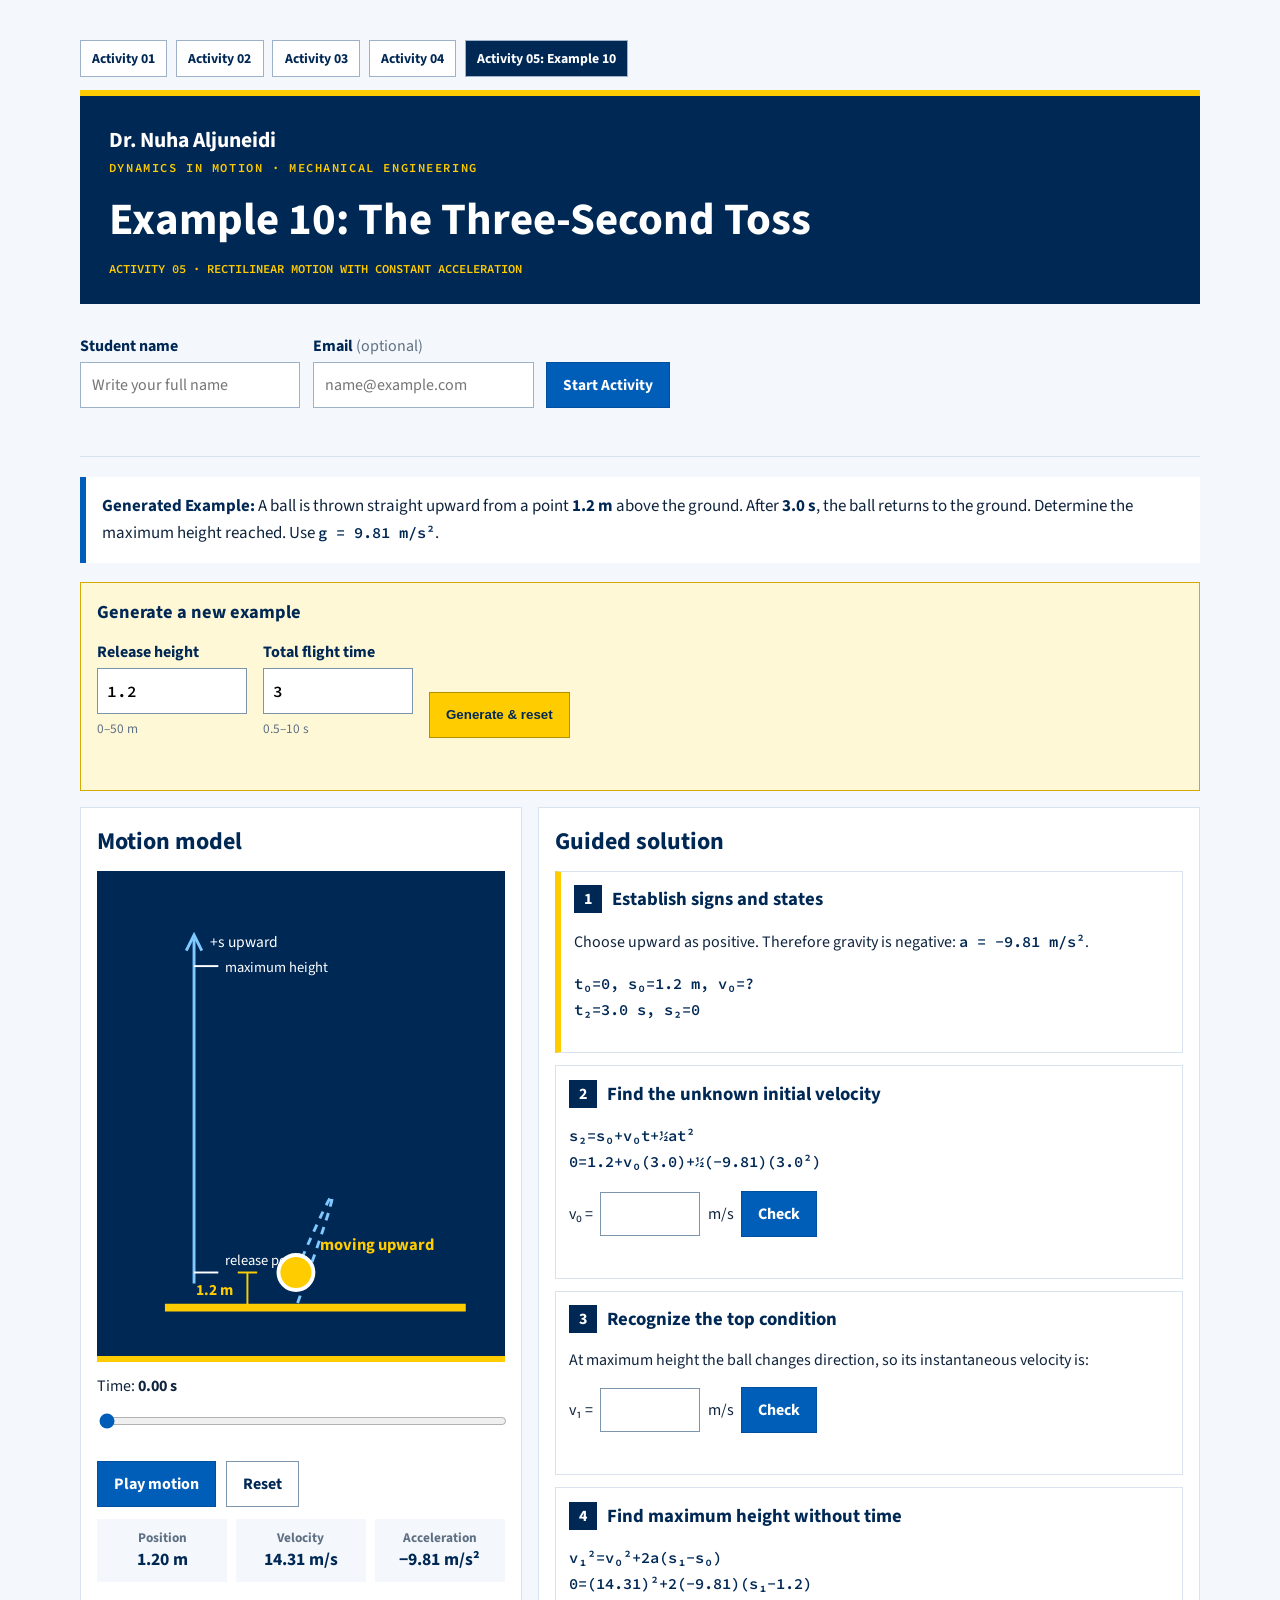
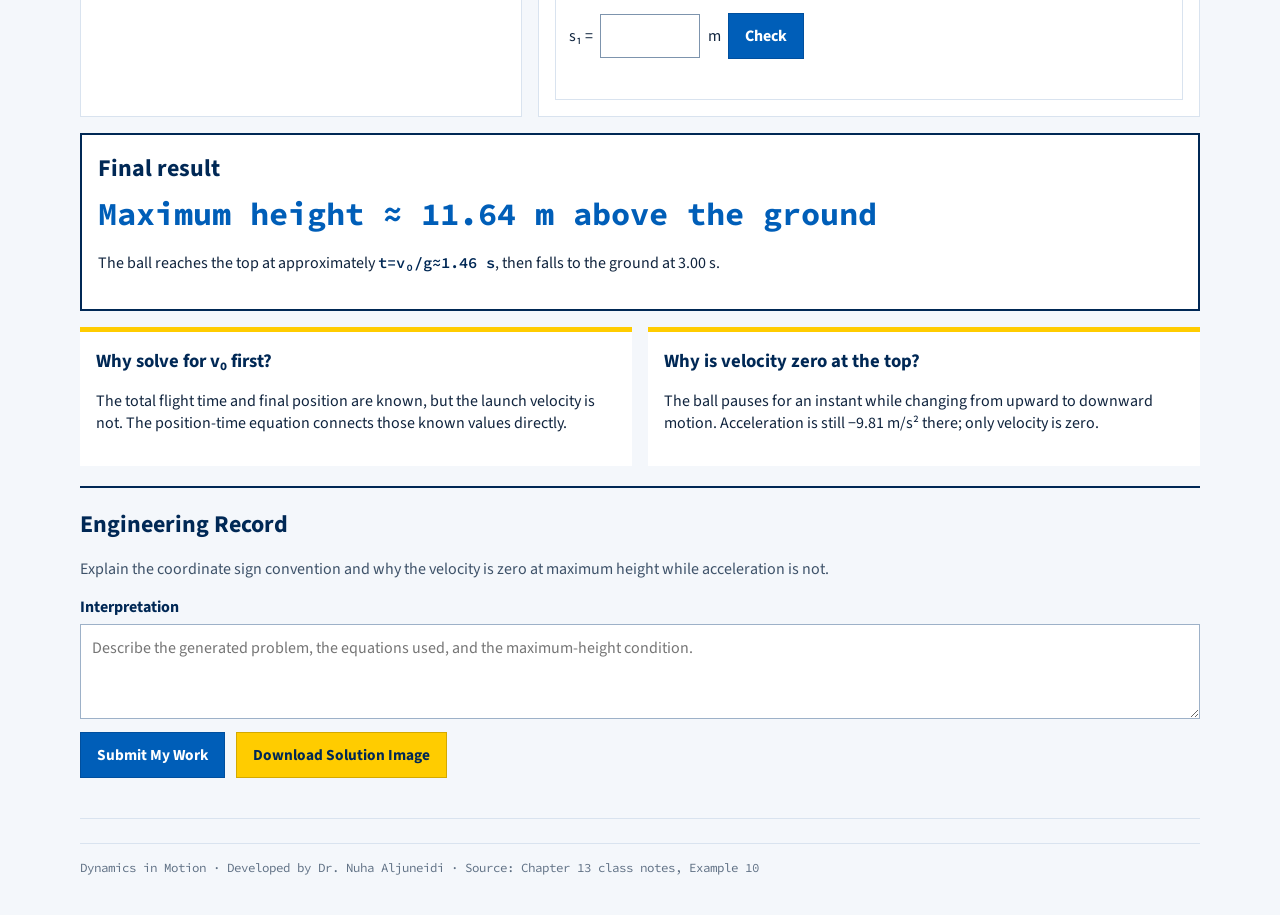
==== commit 9bf17c34: "Show projectile release height as vertical dimension" ====
--- a/example-10-projectile.html
+++ b/example-10-projectile.html
@@ -9,3 +9,4 @@
 <section class="reveal"><h2>Final result</h2><div class="final" id="finalHeight"></div><p id="finalTiming"></p></section><section class="concept"><article class="note"><h3>Why solve for v₀ first?</h3><p>The total flight time and final position are known, but the launch velocity is not. The position-time equation connects those known values directly.</p></article><article class="note"><h3>Why is velocity zero at the top?</h3><p>The ball pauses for an instant while changing from upward to downward motion. Acceleration is still −9.81 m/s² there; only velocity is zero.</p></article></section><section class="engineering-record" aria-labelledby="recordHeading"><h2 id="recordHeading">Engineering Record</h2><p>Explain the coordinate sign convention and why the velocity is zero at maximum height while acceleration is not.</p><label for="studentNotes">Interpretation</label><textarea id="studentNotes" placeholder="Describe the generated problem, the equations used, and the maximum-height condition."></textarea><div class="record-actions"><button id="submitWork" type="button">Submit My Work</button><button id="downloadSolution" class="download-record" type="button">Download Solution Image</button></div><p id="finalStatus" class="record-status" role="status" aria-live="polite"></p></section>
 <footer>Dynamics in Motion · Developed by Dr. Nuha Aljuneidi · Source: Chapter 13 class notes, Example 10</footer></main>
 <script>(function(){var g=9.81,h0=1.2,T=3,v0,maxS,topT,slider=document.getElementById('time'),timer=null;function calculate(){v0=(.5*g*T*T-h0)/T;maxS=h0+v0*v0/(2*g);topT=v0/g}function state(){var t=Number(slider.value),pos=h0+v0*t-.5*g*t*t,vel=v0-g*t,y=450-(Math.max(0,pos)/maxS)*352;document.getElementById('ball').setAttribute('transform','translate(0 '+(y-413)+')');document.getElementById('timeValue').textContent=t.toFixed(2)+' s';document.getElementById('sValue').textContent=Math.max(0,pos).toFixed(2)+' m';document.getElementById('vValue').textContent=vel.toFixed(2)+' m/s';document.getElementById('motionLabel').setAttribute('y',Math.max(85,y-23));document.getElementById('motionLabel').textContent=Math.abs(vel)<.08?'top: v = 0':vel>0?'moving upward':'moving downward'}function clearWork(){document.querySelectorAll('.answer input').forEach(function(i){i.value=''});document.querySelectorAll('.feedback').forEach(function(f){f.textContent=''})}function updateExample(){calculate();slider.max=T;slider.value=0;var releaseY=450-(h0/maxS)*352;document.getElementById('releaseTick').setAttribute('y1',releaseY);document.getElementById('releaseTick').setAttribute('y2',releaseY);document.getElementById('releaseLabel').setAttribute('y',releaseY+6);document.getElementById('problemHeight').textContent=h0.toFixed(1)+' m';document.getElementById('problemTime').textContent=T.toFixed(1)+' s';document.getElementById('releaseLabel').textContent=h0.toFixed(1)+' m: release';document.getElementById('statesMath').innerHTML='t₀=0, s₀='+h0.toFixed(1)+' m, v₀=?<br>t₂='+T.toFixed(1)+' s, s₂=0';document.getElementById('launchMath').innerHTML='s₂=s₀+v₀t+½at²<br>0='+h0.toFixed(1)+'+v₀('+T.toFixed(1)+')+½(−9.81)('+T.toFixed(1)+'²)';document.getElementById('heightMath').innerHTML='v₁²=v₀²+2a(s₁−s₀)<br>0=('+v0.toFixed(2)+')²+2(−9.81)(s₁−'+h0.toFixed(1)+')';document.getElementById('finalHeight').textContent='Maximum height ≈ '+maxS.toFixed(2)+' m above the ground';document.getElementById('finalTiming').innerHTML='The ball reaches the top at approximately <span class="math">t=v₀/g≈'+topT.toFixed(2)+' s</span>, then falls to the ground at '+T.toFixed(2)+' s.';clearWork();state()}slider.addEventListener('input',state);document.getElementById('play').addEventListener('click',function(){if(timer){clearInterval(timer);timer=null;this.textContent='Play motion';return}var b=this;if(Number(slider.value)>=T)slider.value=0;b.textContent='Pause';timer=setInterval(function(){slider.value=Math.min(T,Number(slider.value)+Math.max(.01,T/150));state();if(Number(slider.value)>=T){clearInterval(timer);timer=null;b.textContent='Play again'}},20)});document.getElementById('reset').addEventListener('click',function(){if(timer)clearInterval(timer);timer=null;slider.value=0;document.getElementById('play').textContent='Play motion';state()});document.getElementById('generate').addEventListener('click',function(){var newH=Number(document.getElementById('heightInput').value),newT=Number(document.getElementById('flightInput').value),status=document.getElementById('generatorStatus');if(!Number.isFinite(newH)||newH<0||newH>50||!Number.isFinite(newT)||newT<.5||newT>10){status.className='generator-status no';status.textContent='Enter a height from 0 to 50 m and a flight time from 0.5 to 10 s.';return}var launch=(.5*g*newT*newT-newH)/newT;if(launch<=0){status.className='generator-status no';status.textContent='Those values require a downward launch. Increase flight time or reduce release height.';return}h0=newH;T=newT;if(timer)clearInterval(timer);timer=null;document.getElementById('play').textContent='Play motion';updateExample();status.className='generator-status ok';status.textContent='New example generated. The equations, answers, and animation were recalculated.'});document.querySelectorAll('.check').forEach(function(b){b.addEventListener('click',function(){var k=b.dataset.key,input=document.getElementById(k+'Answer'),f=document.getElementById(k+'Feedback'),answer=k==='v0'?v0:k==='height'?maxS:0,tol=k==='v0'?.08:k==='height'?.12:.01,good=input.value!==''&&Math.abs(Number(input.value)-answer)<=tol;f.className='feedback '+(good?'ok':'no');f.textContent=good?(k==='top'?'Correct. Velocity is zero, but acceleration is not.':'Correct.'):('Try again. '+(k==='v0'?'Solve the position equation for v₀.':k==='top'?'Think about the instant the direction changes.':'Use v₁ = 0 and the generated value of s₀.'))})});updateExample()})();</script><script>window.DYNAMICS_RECORD={activity:"Example 10: Vertical Motion — Activity 05",scenario:function(){return "Release height "+document.getElementById("problemHeight").textContent+", total flight time "+document.getElementById("problemTime").textContent},results:function(){return document.getElementById("finalHeight").textContent+" | "+document.getElementById("finalTiming").textContent}};</script><script src="student-record.js"></script></body></html>
+<script src="release-height-dimension.js"></script>
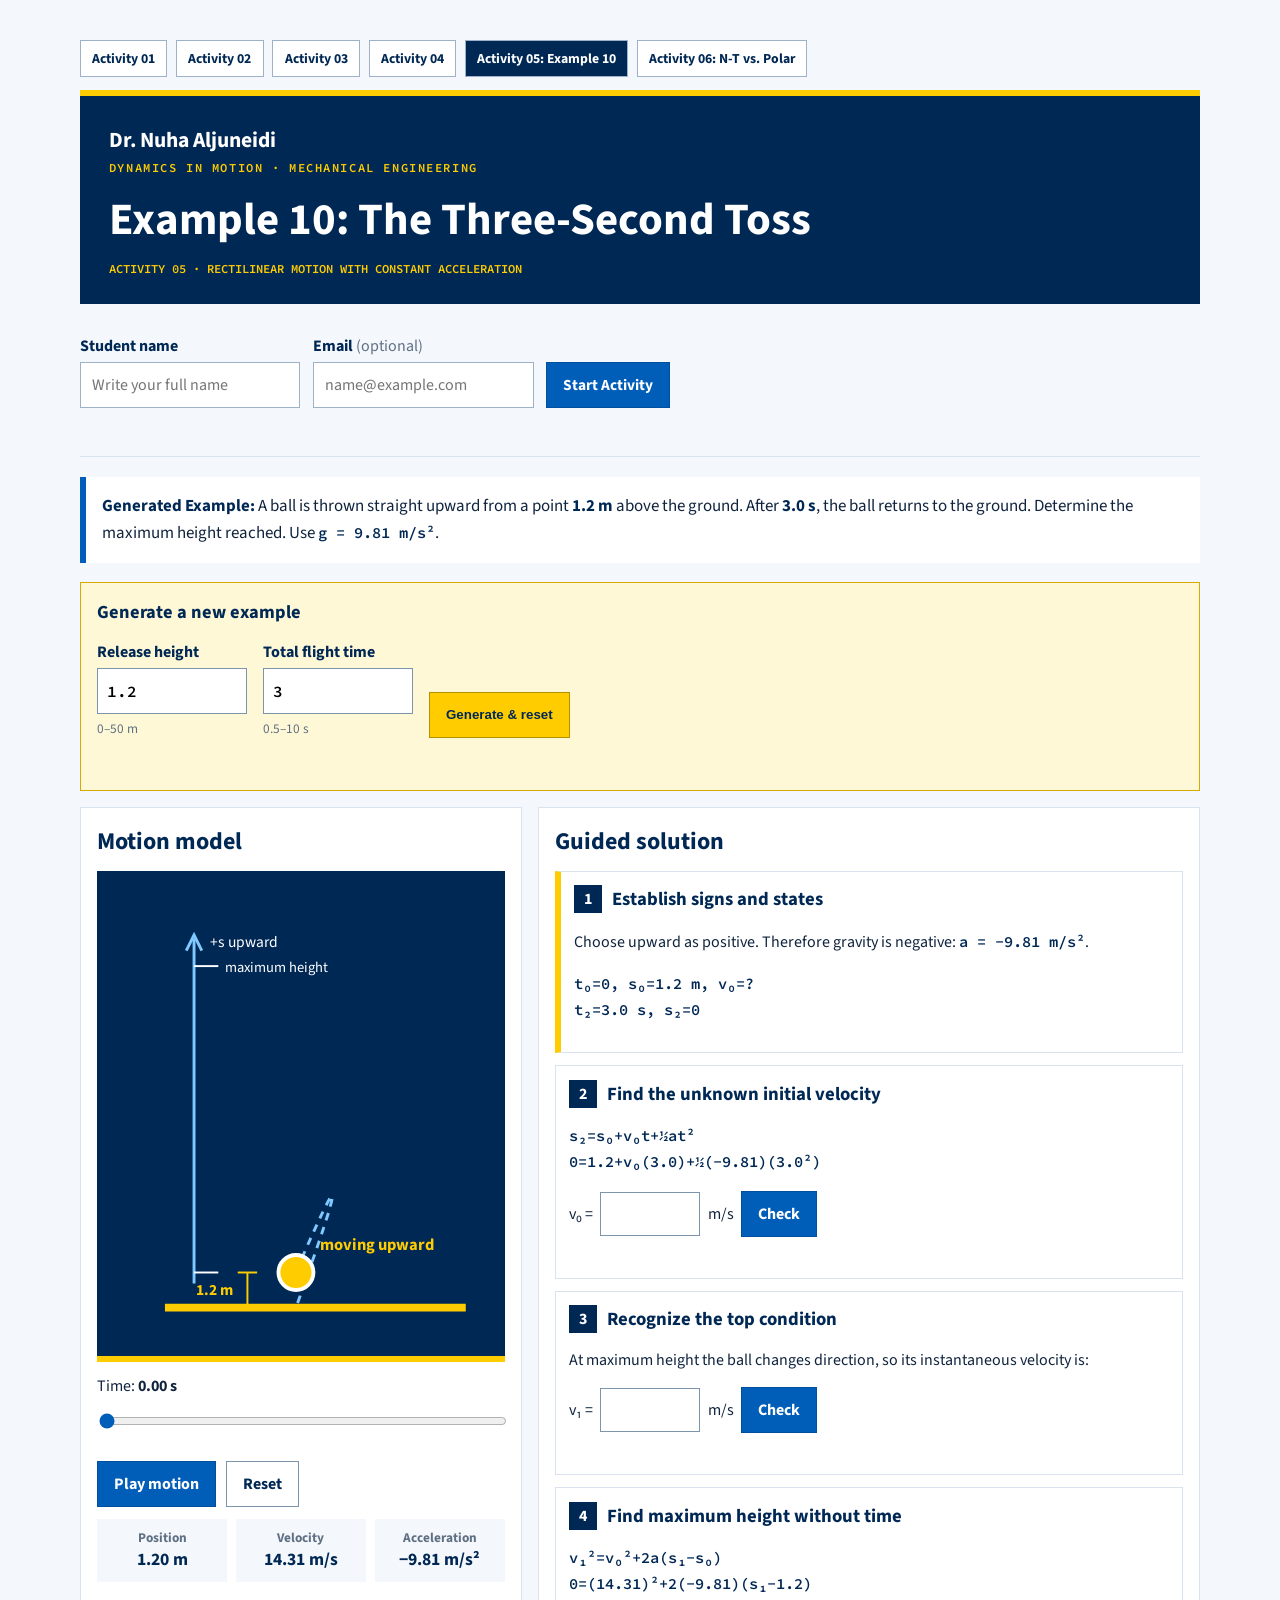
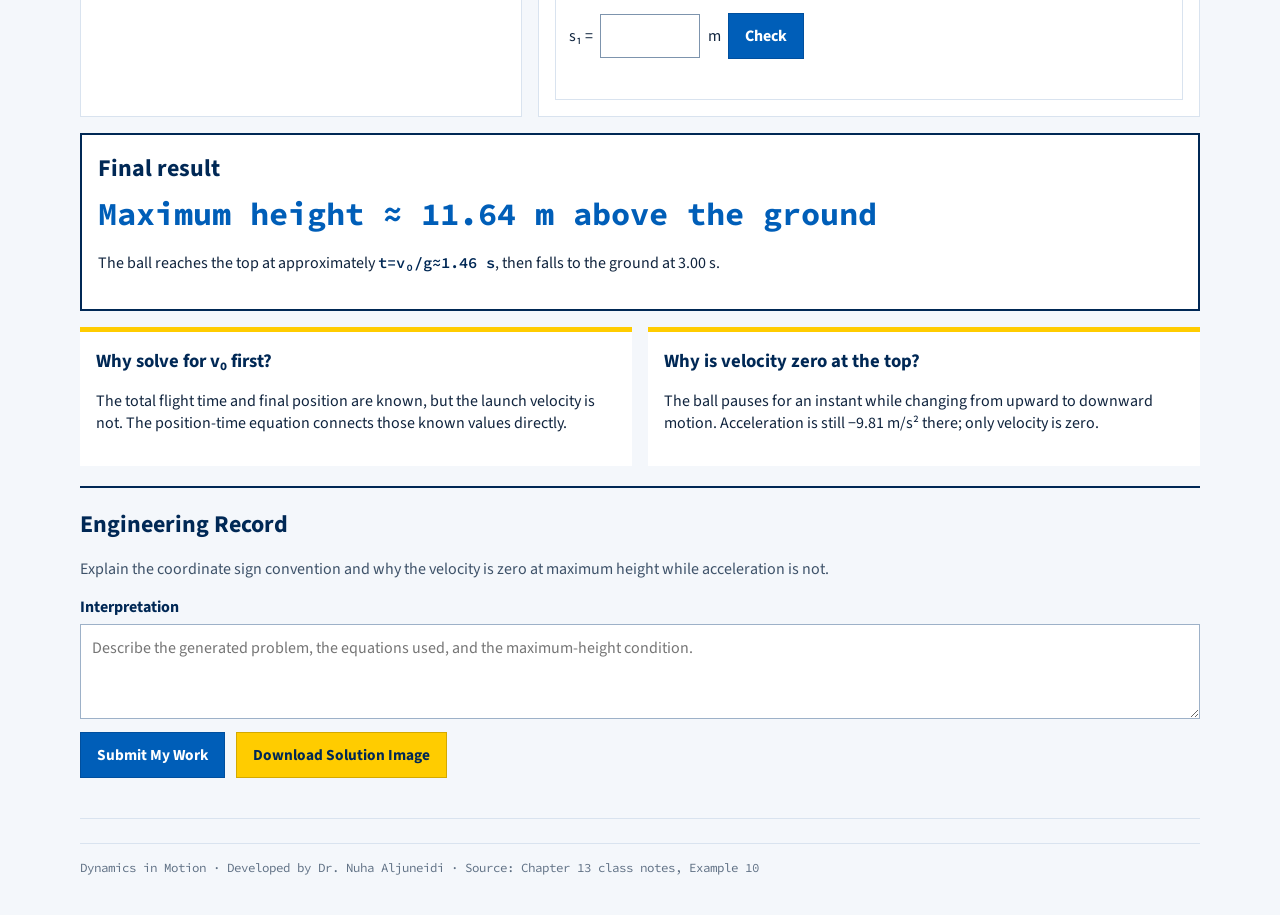
==== commit 984c456c: "Add N-T vs. Polar activity (06) and link it from the site nav" ====
--- a/example-10-projectile.html
+++ b/example-10-projectile.html
@@ -1,6 +1,6 @@
 <!DOCTYPE html><html lang="en"><head><meta charset="UTF-8"><meta name="viewport" content="width=device-width,initial-scale=1"><title>Example 10: Vertical Motion | Dynamics in Motion</title><link href="https://fonts.googleapis.com/css2?family=Source+Code+Pro:wght@400;600&family=Source+Sans+3:wght@400;600;700&display=swap" rel="stylesheet"><style>
 :root{--navy:#002855;--blue:#005eb8;--gold:#ffcc00;--ink:#10243e;--paper:#fff;--bg:#f4f7fb;--line:#d9e3ef;--muted:#5f7084;--green:#067647;--red:#b42318}*{box-sizing:border-box}html,body{margin:0}body{font-family:"Source Sans 3",system-ui,sans-serif;color:var(--ink);background:var(--bg);padding:clamp(1rem,3.5vw,2.5rem)}.wrap{max-width:1120px;margin:auto}.nav{display:flex;gap:.55rem;flex-wrap:wrap;margin-bottom:.8rem}.nav a{font-weight:700;font-size:.86rem;text-decoration:none;color:var(--navy);background:#fff;border:1px solid #9db1c8;padding:.48rem .7rem}.nav a[aria-current]{background:var(--navy);color:#fff}.banner{background:var(--navy);color:#fff;border-top:6px solid var(--gold);padding:clamp(1.25rem,2.5vw,1.8rem)}.banner p{margin:0}.instructor{font-size:1.35rem;font-weight:700}.course{font:600 .76rem "Source Code Pro";letter-spacing:.13em;color:var(--gold);text-transform:uppercase;padding:.25rem 0 .8rem}h1{font-size:clamp(1.9rem,4vw,2.8rem);margin:0}.id{font:600 .76rem "Source Code Pro";color:var(--gold);padding-top:.55rem}.problem{background:#fff;border-left:6px solid var(--blue);padding:1rem;margin:1.2rem 0;font-size:1.06rem;line-height:1.6}.problem strong{color:var(--navy)}.generator{display:flex;gap:1rem;align-items:end;flex-wrap:wrap;background:#fff8d6;border:1px solid #d4a900;padding:1rem;margin-bottom:1rem}.generator h2{flex-basis:100%;margin:0;color:var(--navy);font-size:1.15rem}.field{display:flex;flex-direction:column;gap:.3rem}.field label{font-weight:700;color:var(--navy)}.field input{width:150px;min-height:46px;border:1px solid #7d94ad;padding:.55rem;font:600 1rem "Source Code Pro"}.field small{color:var(--muted)}.generate{min-height:46px;padding:.6rem 1rem;background:var(--gold);border:1px solid #b58f00;color:var(--navy);font-weight:700;cursor:pointer}.generator-status{flex-basis:100%;margin:0;min-height:1.3em;font-weight:700}.lab{display:grid;grid-template-columns:minmax(330px,.8fr) minmax(0,1.2fr);gap:1rem}.panel{background:#fff;border:1px solid var(--line);padding:1rem}.panel h2{color:var(--navy);margin:0 0 .7rem}.stage{background:var(--navy);border-bottom:6px solid var(--gold)}svg{width:100%;height:auto;display:block}.controls{display:flex;gap:.6rem;flex-wrap:wrap;margin-top:.8rem}.controls button,.check{min-height:46px;padding:.6rem 1rem;border:1px solid #004f9e;background:var(--blue);color:#fff;font:700 1rem "Source Sans 3";cursor:pointer}.controls .ghost{background:#fff;color:var(--navy);border-color:#7d94ad}.time-row{margin-top:.8rem}input[type=range]{width:100%;min-height:44px;accent-color:var(--blue)}.readouts{display:grid;grid-template-columns:repeat(3,1fr);gap:.55rem;margin-top:.7rem}.metric{background:#f4f7fb;padding:.6rem;text-align:center}.metric small{display:block;color:var(--muted);font-weight:700}.metric b{font-size:1.1rem;color:var(--navy)}.steps{display:grid;gap:.75rem}.step{border:1px solid var(--line);padding:.85rem}.step.active{border-left:6px solid var(--gold)}.step-head{display:flex;gap:.6rem;align-items:center}.num{display:inline-grid;place-items:center;width:28px;height:28px;background:var(--navy);color:#fff;font-weight:700}.step h3{margin:0;color:var(--navy)}.math{font:600 .96rem "Source Code Pro";color:var(--navy);line-height:1.7}.answer{display:flex;align-items:center;gap:.45rem;flex-wrap:wrap}.answer input{width:100px;min-height:44px;padding:.5rem;border:1px solid #7d94ad;font:600 1rem "Source Code Pro"}.feedback{min-height:1.25em;margin:.45rem 0 0;font-weight:700}.ok{color:var(--green)}.no{color:var(--red)}.reveal{margin-top:1rem;background:#fff;border:2px solid var(--navy);padding:1rem}.reveal h2{margin:0 0 .5rem;color:var(--navy)}.final{font:700 clamp(1.4rem,3vw,2rem) "Source Code Pro";color:var(--blue)}.concept{display:grid;grid-template-columns:1fr 1fr;gap:1rem;margin-top:1rem}.note{background:#fff;border-top:5px solid var(--gold);padding:1rem}.note h3{margin:0;color:var(--navy)}button:focus-visible,a:focus-visible,input:focus-visible{outline:3px dashed var(--blue);outline-offset:3px}footer{margin-top:1.5rem;border-top:1px solid var(--line);padding-top:1rem;color:var(--muted);font:400 .78rem "Source Code Pro"}@media(max-width:800px){.lab,.concept{grid-template-columns:1fr}}@media(max-width:560px){.nav{flex-direction:column}.readouts{grid-template-columns:1fr}.answer input{width:90px}}@media(prefers-reduced-motion:reduce){#ball{transition:none!important}}</style><link rel="stylesheet" href="student-record.css"></head><body><main class="wrap">
-<nav class="nav" aria-label="Dynamics activities"><a href="index.html">Activity 01</a><a href="motion-graph-translator.html">Activity 02</a><a href="motion-vector-lab.html">Activity 03</a><a href="velocity-axis-lab.html">Activity 04</a><a href="example-10-projectile.html" aria-current="page">Activity 05: Example 10</a></nav><header class="banner"><p class="instructor">Dr. Nuha Aljuneidi</p><p class="course">Dynamics in Motion · Mechanical Engineering</p><h1>Example 10: The Three-Second Toss</h1><p class="id">ACTIVITY 05 · RECTILINEAR MOTION WITH CONSTANT ACCELERATION</p></header>
+<nav class="nav" aria-label="Dynamics activities"><a href="index.html">Activity 01</a><a href="motion-graph-translator.html">Activity 02</a><a href="motion-vector-lab.html">Activity 03</a><a href="velocity-axis-lab.html">Activity 04</a><a href="example-10-projectile.html" aria-current="page">Activity 05: Example 10</a><a href="nt-vs-polar-lab.html">Activity 06: N-T vs. Polar</a></nav><header class="banner"><p class="instructor">Dr. Nuha Aljuneidi</p><p class="course">Dynamics in Motion · Mechanical Engineering</p><h1>Example 10: The Three-Second Toss</h1><p class="id">ACTIVITY 05 · RECTILINEAR MOTION WITH CONSTANT ACCELERATION</p></header>
 <div class="student-record-row"><div class="student-record-field"><label for="studentName">Student name</label><input id="studentName" type="text" autocomplete="name" placeholder="Write your full name" required></div><div class="student-record-field"><label for="studentEmail">Email <span style="font-weight:400;color:var(--muted)">(optional)</span></label><input id="studentEmail" type="email" autocomplete="email" placeholder="name@example.com"></div><button id="startActivity" type="button">Start Activity</button><p id="submitStatus" class="record-status" role="status" aria-live="polite"></p></div>
 <section class="problem"><strong>Generated Example:</strong> A ball is thrown straight upward from a point <strong id="problemHeight">1.2 m</strong> above the ground. After <strong id="problemTime">3.0 s</strong>, the ball returns to the ground. Determine the maximum height reached. Use <span class="math">g = 9.81 m/s²</span>.</section>
 <section class="generator" aria-labelledby="generatorHeading"><h2 id="generatorHeading">Generate a new example</h2><div class="field"><label for="heightInput">Release height</label><input id="heightInput" type="number" min="0" max="50" step="0.1" value="1.2"><small>0–50 m</small></div><div class="field"><label for="flightInput">Total flight time</label><input id="flightInput" type="number" min="0.5" max="10" step="0.1" value="3"><small>0.5–10 s</small></div><button class="generate" id="generate">Generate &amp; reset</button><p id="generatorStatus" class="generator-status" role="status" aria-live="polite"></p></section>
